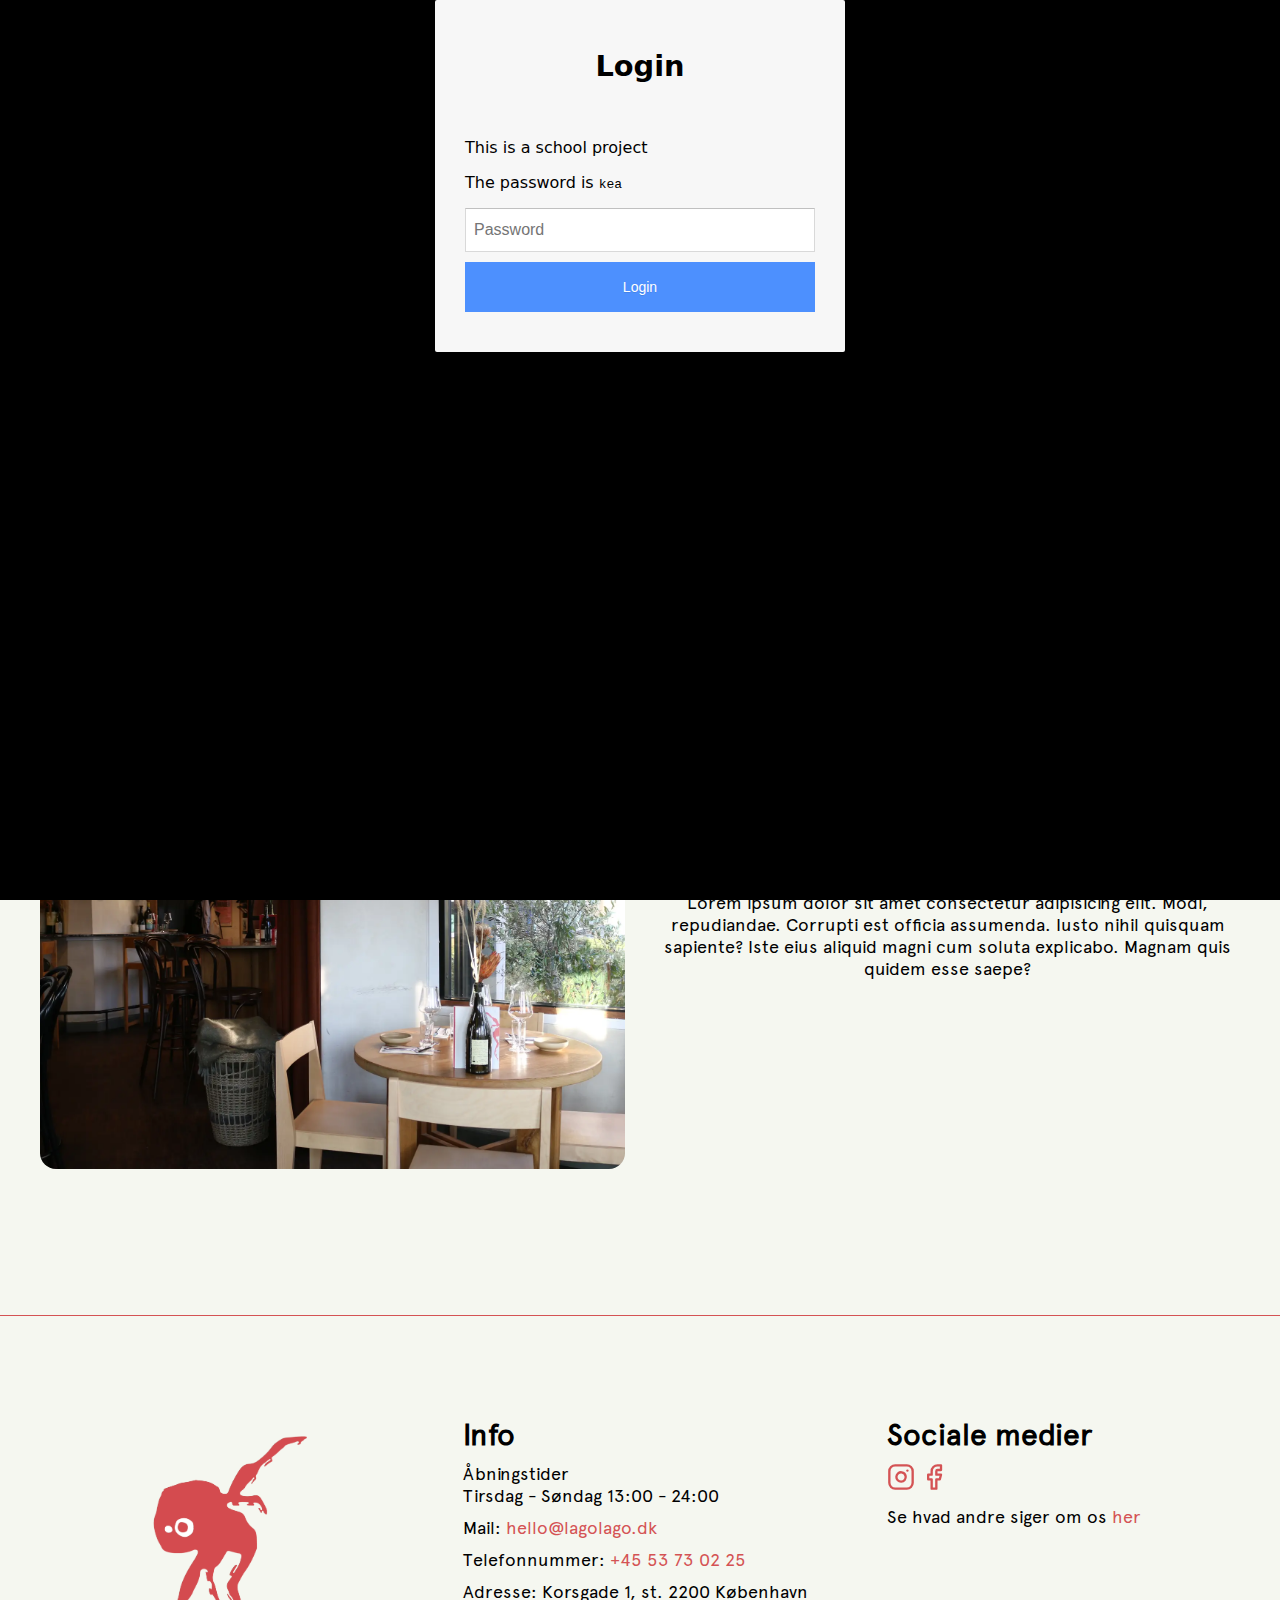
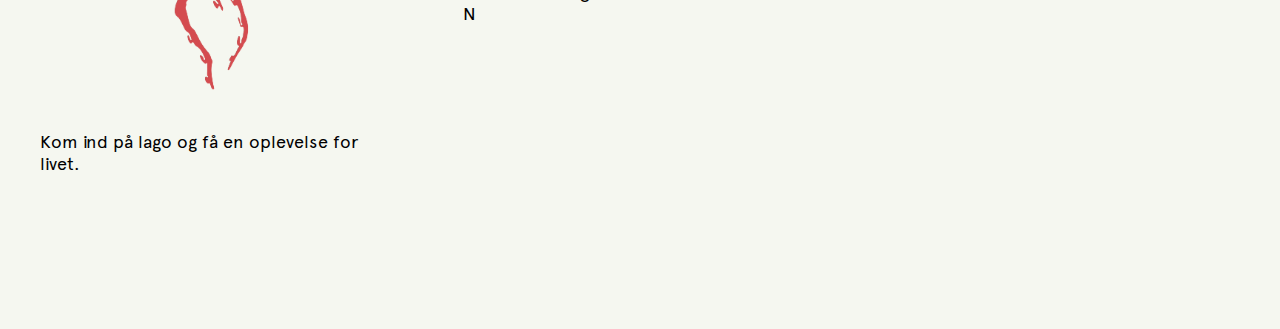
==== index.html @ 702cf26c "Co-authored-by: Rasmus-Olsen <Rasmus-Olsen@users.noreply.github.com>" ====
<!DOCTYPE html>
<html lang="en">

<head>
    <meta charset="UTF-8">
    <meta name="viewport" content="width=device-width, initial-scale=1.0">
    <title>Forside</title>
    <link rel="stylesheet" href="styles/style.css">
    <link rel="stylesheet" href="styles/layout.css">
    <link rel="icon" href="images/lago-favi.png" />
    <link rel="stylesheet" href="https://cdnjs.cloudflare.com/ajax/libs/font-awesome/4.7.0/css/font-awesome.min.css">
    <script src="/javascript/script.js" defer></script>
    <script src="/javascript/login.js" defer></script>
</head>

<body>
    <header id="active-menu header">
        <div class="inner-header">
            <div class="logo">
                <a href="index.html">
                    <img src="images/lagologo.png" alt="">
                </a>
            </div>
            <div id="toggle" class="toggle hidden-desktop"
                onclick="toggleMenu('menu-primary'); toggleMenu('toggle'); toggleMenu('header'); ">
                <span class="line"></span>
            </div>

            <nav id="menu-primary">
                <ul>
                    <li>
                        <a class="active" href="index.html">Forside</a>
                    </li>
                    <li>
                        <a href="menu.html">Menu</a>
                    </li>
                    <li>
                        <a href="selskaber.html">Selskaber</a>
                    </li>
                    <li>
                        <a href="faq.html">FAQ</a>
                    </li>
                    <li>
                        <a href="omos.html">Om os</a>
                    </li>
                    <li>
                        <a href="kontakt.html">Kontakt</a>
                    </li>
                    <li>
                        <a target="_blank" href="https://www.instagram.com/restaurant.lago/">
                            <svg xmlns="http://www.w3.org/2000/svg" width="28" height="28" viewBox="0 0 24 24"
                                fill="none" stroke="#d45354" stroke-width="2" stroke-linecap="round"
                                stroke-linejoin="round" class="feather feather-instagram">
                                <rect x="2" y="2" width="20" height="20" rx="5" ry="5"></rect>
                                <path d="M16 11.37A4 4 0 1 1 12.63 8 4 4 0 0 1 16 11.37z"></path>
                                <line x1="17.5" y1="6.5" x2="17.51" y2="6.5"></line>
                            </svg>
                        </a>
                    </li>
                </ul>
            </nav>
        </div>
        </div>
    </header>
    <main>
        <div class="text-image">
            <div class="content ta-center">
                <h2>Velkommen til Lago</h2>
                <p>Lorem ipsum dolor sit amet consectetur adipisicing elit. Modi, repudiandae. Corrupti est officia
                    assumenda. Iusto nihil quisquam sapiente? Iste eius aliquid magni cum soluta explicabo. Magnam quis
                    quidem esse saepe?</p>
                <p>Åbningstider <br> Tirsdag - Søndag 13:00 - 24:00</p>
                <div class="button-wrapper">
                    <a target="_blank" class="btn"
                        href="https://book.easytablebooking.com/book/?id=8ff8d&lang=auto">Book bord her</a>
                    <a class="btn" href="/menu.html">Se vores menu</a>
                </div>
            </div>
            <div class="image-wrapper">
                <img src="images/billede1.webp" alt="">
            </div>

        </div>
        <div class="text-image order">
            <div class="content ta-center">
                <h2>Overskrift her</h2>
                <p>Lorem ipsum dolor sit amet consectetur adipisicing elit. Modi, repudiandae. Corrupti est officia
                    assumenda. Iusto nihil quisquam sapiente? Iste eius aliquid magni cum soluta explicabo. Magnam quis
                    quidem esse saepe?</p>
            </div>
            <div class="image-wrapper">
                <img src="images/billede2.webp" alt="">
            </div>
        </div>
        <div class="instagram">
            <div class="insta-image image-1">
                <blockquote class="instagram-media"
                    data-instgrm-permalink="https://www.instagram.com/p/C0jXpIpMa86/?utm_source=ig_embed&amp;utm_campaign=loading"
                    data-instgrm-version="14"
                    style=" background:#FFF; border:0; border-radius:3px; box-shadow:0 0 1px 0 rgba(0,0,0,0.5),0 1px 10px 0 rgba(0,0,0,0.15); margin: 1px; max-width:540px; min-width:326px; padding:0; width:99.375%; width:-webkit-calc(100% - 2px); width:calc(100% - 2px);">

                </blockquote>

            </div>
            <div class="insta-image image-2">
                <blockquote class="instagram-media"
                    data-instgrm-permalink="https://www.instagram.com/reel/Cz_p-RuM9B0/?utm_source=ig_embed&amp;utm_campaign=loading"
                    data-instgrm-version="14"
                    style=" background:#FFF; border:0; border-radius:3px; box-shadow:0 0 1px 0 rgba(0,0,0,0.5),0 1px 10px 0 rgba(0,0,0,0.15); margin: 1px; max-width:540px; min-width:326px; padding:0; width:99.375%; width:-webkit-calc(100% - 2px); width:calc(100% - 2px);">

                </blockquote>
                <script async src="//www.instagram.com/embed.js"></script>

            </div>
            <div class="insta-image image-3">
                <blockquote class="instagram-media"
                    data-instgrm-permalink="https://www.instagram.com/p/Cz6PFuTMIbM/?utm_source=ig_embed&amp;utm_campaign=loading"
                    data-instgrm-version="14"
                    style=" background:#FFF; border:0; border-radius:3px; box-shadow:0 0 1px 0 rgba(0,0,0,0.5),0 1px 10px 0 rgba(0,0,0,0.15); margin: 1px; max-width:540px; min-width:326px; padding:0; width:99.375%; width:-webkit-calc(100% - 2px); width:calc(100% - 2px);">
                </blockquote>

            </div>
            <div class="insta-image image-4">
                <blockquote class="instagram-media"
                    data-instgrm-permalink="https://www.instagram.com/p/Cz03FsksN6J/?utm_source=ig_embed&amp;utm_campaign=loading"
                    data-instgrm-version="14"
                    style=" background:#FFF; border:0; border-radius:3px; box-shadow:0 0 1px 0 rgba(0,0,0,0.5),0 1px 10px 0 rgba(0,0,0,0.15); margin: 1px; max-width:540px; min-width:326px; padding:0; width:99.375%; width:-webkit-calc(100% - 2px); width:calc(100% - 2px);">
                </blockquote>

            </div>
            <div class="insta-image image-5">
                <blockquote class="instagram-media"
                    data-instgrm-permalink="https://www.instagram.com/p/CzWSPxes_9m/?utm_source=ig_embed&amp;utm_campaign=loading"
                    data-instgrm-version="14"
                    style=" background:#FFF; border:0; border-radius:3px; box-shadow:0 0 1px 0 rgba(0,0,0,0.5),0 1px 10px 0 rgba(0,0,0,0.15); margin: 1px; max-width:540px; min-width:326px; padding:0; width:99.375%; width:-webkit-calc(100% - 2px); width:calc(100% - 2px);">
                </blockquote>

            </div>
            <div class="insta-image image-6">
                <blockquote class="instagram-media"
                    data-instgrm-permalink="https://www.instagram.com/p/Cwnjvm7MCmj/?utm_source=ig_embed&amp;utm_campaign=loading"
                    data-instgrm-version="14"
                    style=" background:#FFF; border:0; border-radius:3px; box-shadow:0 0 1px 0 rgba(0,0,0,0.5),0 1px 10px 0 rgba(0,0,0,0.15); margin: 1px; max-width:540px; min-width:326px; padding:0; width:99.375%; width:-webkit-calc(100% - 2px); width:calc(100% - 2px);">
                </blockquote>
                <script async src="//www.instagram.com/embed.js"></script>
            </div>
        </div>

    </main>
    <footer>
        <div class="inner-footer">
            <div class="info logo2">
                <a href="index.html">
                    <img src="images/lago-favi.png" alt="">
                </a>
                <p>Kom ind på lago og få en oplevelse for livet.</p>
            </div>
            <div class="info">
                <h4>Info</h4>
                <p>Åbningstider <br> Tirsdag - Søndag 13:00 - 24:00</p>
                <p>Mail: <a href="mailto:hello@lagolago.dk">hello@lagolago.dk</a></p>
                <p>Telefonnummer: <a href="tel:+4553730225">+45 53 73 02 25</a></p>
                <p>Adresse: Korsgade 1, st. 2200 København N</p>
                <iframe
                    src="https://www.google.com/maps/embed?pb=!1m18!1m12!1m3!1d2249.26004903244!2d12.5569455768772!3d55.684466473058954!2m3!1f0!2f0!3f0!3m2!1i1024!2i768!4f13.1!3m3!1m2!1s0x46525307c7c93683%3A0x98b6f5e1d3bc0895!2sKorsgade%201%2C%202200%20K%C3%B8benhavn!5e0!3m2!1sda!2sdk!4v1702294312963!5m2!1sda!2sdk"
                    width="600" height="450" style="border:0;" allowfullscreen="" loading="lazy"
                    referrerpolicy="no-referrer-when-downgrade"></iframe>


            </div>
            <div class="info info-2">
                <h4>Sociale medier</h4>
                <a target=”_blank” href="https://www.instagram.com/restaurant.lago/">
                    <svg xmlns="http://www.w3.org/2000/svg" width="28" height="28" viewBox="0 0 24 24" fill="none"
                        stroke="#d45354" stroke-width="2" stroke-linecap="round" stroke-linejoin="round"
                        class="feather feather-instagram">
                        <rect x="2" y="2" width="20" height="20" rx="5" ry="5"></rect>
                        <path d="M16 11.37A4 4 0 1 1 12.63 8 4 4 0 0 1 16 11.37z"></path>
                        <line x1="17.5" y1="6.5" x2="17.51" y2="6.5"></line>
                    </svg>
                </a>
                <a target=”_blank” href="https://www.facebook.com/restaurantlago">
                    <svg xmlns="http://www.w3.org/2000/svg" width="28" height="28" viewBox="0 0 24 24" fill="none"
                        stroke="#d45354" stroke-width="2" stroke-linecap="round" stroke-linejoin="round"
                        class="feather feather-facebook">
                        <path d="M18 2h-3a5 5 0 0 0-5 5v3H7v4h3v8h4v-8h3l1-4h-4V7a1 1 0 0 1 1-1h3z"></path>
                    </svg>
                </a>
                <p>Se hvad andre siger om os <a target=”_blank”
                        href="https://dinnerbooking.com/dk/da-DK/r3131/lago">her</a></p>
            </div>
        </div>
    </footer>
</body>


</html>
---- styles/style.css ----
* {
  padding: 0;
  margin: 0;
}

img {
  height: auto;
  width: 100%;
  object-fit: contain;
}

html {
  --primary: #d45354;
  --font: "theFont", sans-serif;
  --transiton: all 0.2s ease-in-out;
  --background: #f5f7f0;
  --border-radius: 16px;
}

body {
  background-color: var(--background);
}

main {
  max-width: 1200px;
  margin: 0px auto;
  padding: 0 20px;
}

main.mainMenu {
  max-width: inherit;
}

@media (max-width: 800px) {
  main.mainMenu {
    height: 50vh;
  }
}

/*
* Header
*/
header {
  position: sticky;
  top: 0px;
  background-color: var(--background);
}
@media (max-width: 800px) {
  header {
    margin-bottom: 30px;
  }
}

.inner-header {
  margin-bottom: 30px;
  max-width: 1200px;
  margin: 0px auto;
  display: flex;
  flex-wrap: wrap;
  align-items: center;
  padding: 20px;
}

header img {
  height: 40px;
}

@media (max-width: 800px) {
  header img {
    height: 30px;
  }
}
nav {
  margin-left: auto;
  margin-right: 20px;
}

.logo {
  margin-right: auto;
}

ul {
  list-style: none;
  display: flex;
  margin: 0;
  padding: 0;
  gap: 18px;
  font-size: 20px;
}
li {
  margin: auto 0;
}
li a {
  text-decoration: none;
  color: #000;
}
li a:hover {
  color: var(--primary);
}
li a.active {
  color: var(--primary);
}

/* 
* Burgermenu 
*/
@media (max-width: 800px) {
  .logo {
    position: relative;
    z-index: 100;
  }
  #menu-primary {
    position: fixed;
    top: 0px;
    bottom: 0px;
    height: 48%;
    width: 101%;
    right: -110%;
    background-color: var(--background);
    transition: var(--transiton);
  }
  #menu-primary.active {
    right: -6%;
  }

  #menu-primary ul {
    flex-direction: column;
    margin-top: 100px;
    align-items: center;
  }
  .toggle {
    display: flex !important;
    border: 0px;
    background: transparent;
    align-items: center;
    z-index: 100;
  }

  .toggle .line {
    height: 2px;
    width: 30px;
    background: var(--primary);
    display: block;
    position: relative;
  }
  .toggle .line:after {
    content: "";
    height: 2px;
    width: 30px;
    background: var(--primary);
    display: block;
    position: absolute;
    top: -8px;

    transition: var(--transiton);
  }
  .toggle .line:before {
    content: "";
    height: 2px;
    width: 30px;
    background: var(--primary);
    display: block;
    position: absolute;
    bottom: -8px;

    transition: var(--transiton);
  }

  .toggle.active .line {
    background: transparent !important;
  }
  .toggle.active .line:after {
    top: 0px;
    transform: rotate(45deg);
  }
  .toggle.active .line:before {
    top: 0px;
    transform: rotate(-45deg);
  }
}

/*Text, fonts etc*/
@font-face {
  font-family: "theFont";
  src: url(/font/ApercuPro.woff2) format("woff2"),
    url(/font/ApercuPro.woff) format("woff");
}

h1 {
  font-family: var(--font);
  font-size: 48px;
}

@media (max-width: 800px) {
  h1 {
    font-size: 32px;
  }
}

h2 {
  font-family: var(--font);
  font-size: 40px;
}

@media (max-width: 800px) {
  h2 {
    font-size: 28px;
  }
}

h3 {
  font-family: var(--font);
  font-size: 34px;
}

@media (max-width: 800px) {
  h3 {
    font-size: 24px;
  }
}

h4 {
  font-family: var(--font);
  font-size: 30px;
}

@media (max-width: 800px) {
  h4 {
    font-size: 20px;
  }
}

p {
  font-family: var(--font);
  font-size: 18px;
}

.p-hero {
  font-size: 20px;
}

@media (max-width: 800px) {
  p {
    font-size: 16px;
  }
}

a {
  font-family: var(--font);
  font-size: 18px;
  color: var(--primary);
  text-decoration: none;
}

a:hover {
  opacity: 0.6;
}

@media (max-width: 800px) {
  a {
    font-size: 16px;
  }
}

.ta-center {
  text-align: center;
}

/*Button*/
.btn {
  display: block;
  width: 140px;
  background: var(--primary);
  padding: 10px 20px;
  text-align: center;
  border-radius: 5px;
  color: white;
  font-weight: 500;
  line-height: 25px;
  text-decoration: none;
  border: solid 2px var(--primary);
  opacity: 1 !important;
  cursor: pointer;
}

@media (max-width: 800px) {
  .btn {
    width: 100px;
  }
}

.btn:hover {
  border: solid 2px var(--primary);
  background-color: var(--background);
  color: var(--primary);
}

.button-wrapper {
  display: flex;
  justify-content: center;
}

.button-wrapper .btn {
  margin: 0px 10px;
}

/*Menu*/
.pdf {
  height: 90%;
  width: 80%;
  margin: 0 auto;
  margin-top: 2%;
}

#menuPopup {
  position: fixed;
  display: none;
  width: 100%;
  height: 100%;
  top: 0;
  left: 0;
  right: 0;
  bottom: 0;
  background-color: rgba(0, 0, 0, 0.8);
}

#winePopup {
  position: fixed;
  display: none;
  width: 100%;
  height: 100%;
  top: 0;
  left: 0;
  right: 0;
  bottom: 0;
  background-color: rgba(0, 0, 0, 0.8);
}

#barPopup {
  position: fixed;
  display: none;
  width: 100%;
  height: 100%;
  top: 0;
  left: 0;
  right: 0;
  bottom: 0;
  background-color: rgba(0, 0, 0, 0.8);
}

.close {
  font-family: var(--font), sans-serif;
  font-size: 20px;
  color: var(--background);
  padding: 5px;
}

.closeDiv {
  text-align: right;
  cursor: pointer;
}

.mainMenu {
  height: 100vh;
  background: linear-gradient(rgba(0, 0, 0, 0.5), rgba(0, 0, 0, 0.5)),
    url(../images/billede4.webp);
  background-size: cover;
  background-position: center;
}

.menuContainer {
  height: 100vh;
  width: 100%;
  display: flex;
  flex-direction: column;
  justify-content: center;
  gap: 5%;
}

@media (max-width: 800px) {
  .menuContainer {
    height: 50vh;
  }
}

.menuHeader {
  color: #d45354;
}

.btnContainer {
  justify-content: center;
  display: flex;
  gap: 30px;
}

@media (max-width: 800px) {
  .btnContainer {
    flex-direction: column;
    align-items: center;
  }
}

/*FAQ*/
.faqBox {
  transition: var(--transiton);
  border: 3px solid var(--primary);
  background-color: var(--primary);
  border-radius: var(--border-radius);
  width: 60%;
  margin: 0 auto;
  margin-top: 17px;
  cursor: pointer;
  color: var(--background);
}

.faqBox:hover {
  background-color: var(--background);
  color: var(--primary);
}

.activeFaq {
  background-color: var(--background);
}

.activeFaq h2 {
  color: var(--primary);
}

.activeFaq .plus {
  rotate: 45deg;
}

.faqText {
  margin-right: auto;
  margin-left: 20px;
}

.faqAnswer {
  color: black;
  padding: 20px;
}

.plus {
  transition: var(--transiton);
  margin-right: 20px;
}

.popud {
  transition: max-height 4s ease-in-out;
  transition: var(--transiton);
  max-height: 0;
  overflow: hidden;
}

.faqanimation {
  transition: max-height 4s ease-in-out;
  max-height: 1000px;
}

/*
*Footer
*/
footer.menu-footer,
.selskaber {
  margin-top: 0;
}

footer {
  margin-top: 50px;
  background-color: var(--background);
  border-top: 1px solid var(--primary);
}

.inner-footer {
  display: grid;
  grid-template-columns: repeat(3, 1fr);
  gap: 70px;
  padding: 100px 0;
  max-width: 1200px;
  margin: 0px auto;
}
@media (max-width: 800px) {
  .inner-footer {
    grid-template-columns: 1fr;
    padding-left: 20px;
    padding-right: 20px;
    gap: 30px;
    padding: 50px 20px;
  }
}

.info p {
  margin-top: 10px;
}

.info-2 h4 {
  margin-bottom: 10px;
}

footer iframe {
  width: 100%;
  height: 200px;
  border-radius: var(--border-radius);
}

footer .inner-footer .logo2 img {
  height: 300px;
}
@media (max-width: 800px) {
  footer .inner-footer .logo2 img {
    height: 200px;
  }
}

/*
* Selskaber
*/
.hero {
  background-image: linear-gradient(rgba(0, 0, 0, 0.5), rgba(0, 0, 0, 0.5)),
    url(/images/billede3.webp);
  color: white;
  padding: 200px;
  text-align: center;
  background-position: center;
}
@media (max-width: 800px) {
  .hero {
    padding: 50px;
  }
}

.hero-omos {
  background-image: linear-gradient(rgba(0, 0, 0, 0.5), rgba(0, 0, 0, 0.5)),
    url(/images/billede5.webp);
}

.hero-faq {
  background-image: linear-gradient(rgba(0, 0, 0, 0.5), rgba(0, 0, 0, 0.5)),
    url(/images/billede7.webp);
}

.hero-kontakt {
  background-image: linear-gradient(rgba(0, 0, 0, 0.5), rgba(0, 0, 0, 0.5)),
    url(/images/billede1.webp);
}
@media (max-width: 800px) {
  .hero-kontakt h1 {
    margin-bottom: 0 !important;
  }
}

.hero.hero-omos,
.hero-kontakt,
.hero-faq {
  margin-bottom: 40px;
}

.hero h1 {
  color: var(--primary);
  margin-bottom: 10px;
}

.hero h3 {
  margin-bottom: 20px;
}

@media (max-width: 800px) {
  .hero h1 {
    margin-bottom: 20px;
  }

  .hero h4 {
    margin-bottom: 10px;
  }

  footer.selskaber {
    margin-top: 0;
  }
}
---- styles/layout.css ----
/*
* Forside
*/

.text-image,
.faq,
.omos {
  display: grid;
  grid-template-columns: repeat(2, 1fr);
  gap: 30px;
  margin-bottom: 80px !important;
}

.content p {
  margin-bottom: 20px;
}

.image-wrapper img {
  border-radius: var(--border-radius);
  object-fit: cover;
  height: 500px;
}

@media (max-width: 800px) {
  .image-wrapper img {
    height: 100%;
  }
}

@media (max-width: 800px) {
  .text-image,
  .faq,
  .omos {
    grid-template-columns: 1fr;
    margin-bottom: 40px !important;
  }
}
.text-image.order .image-wrapper {
  order: -1;
}
@media (max-width: 800px) {
  .text-image.order .image-wrapper {
    order: 1;
  }
}

.text-image,
.content {
  margin: auto 0;
  /*text-align: center;*/
}

.instagram {
  display: grid;
  grid-template-columns: repeat(3, 1fr);
  gap: 10px;
}
@media (max-width: 800px) {
  .instagram {
    grid-template-columns: 1fr;
  }
}
/*Flex*/
.flex {
  display: flex;
}

/*
*
*/

.kontakt-form {
  display: grid;
  grid-template-columns: repeat(2, 1fr);
  gap: 30px;
  border: 2px solid var(--primary);
  min-height: 500px;
}

@media (max-width: 800px) {
  .kontakt-form {
    grid-template-columns: 1fr;
  }
}

.kontakt-form .kontakt-image {
  border-radius: 0;
  height: 500px;
}

.kontakt-form .kontakt-image img {
  height: 100%;
  width: 100%;
  object-fit: cover;
}

@media (max-width: 800px) {
  .kontakt-form .kontakt-image {
    border-radius: 0;
    height: 300px;
  }
}

.kontakt-form .content {
  text-align: center;
}
@media (max-width: 800px) {
  .kontakt-form .content {
    margin-bottom: 30px;
  }
}

.kontakt-form img {
  height: 40px;
  margin-bottom: 20px;
}

.kontakt-form .content p {
  margin-bottom: 20px;
}

.kontakt-form .content h4 {
  margin-top: 20px;
}
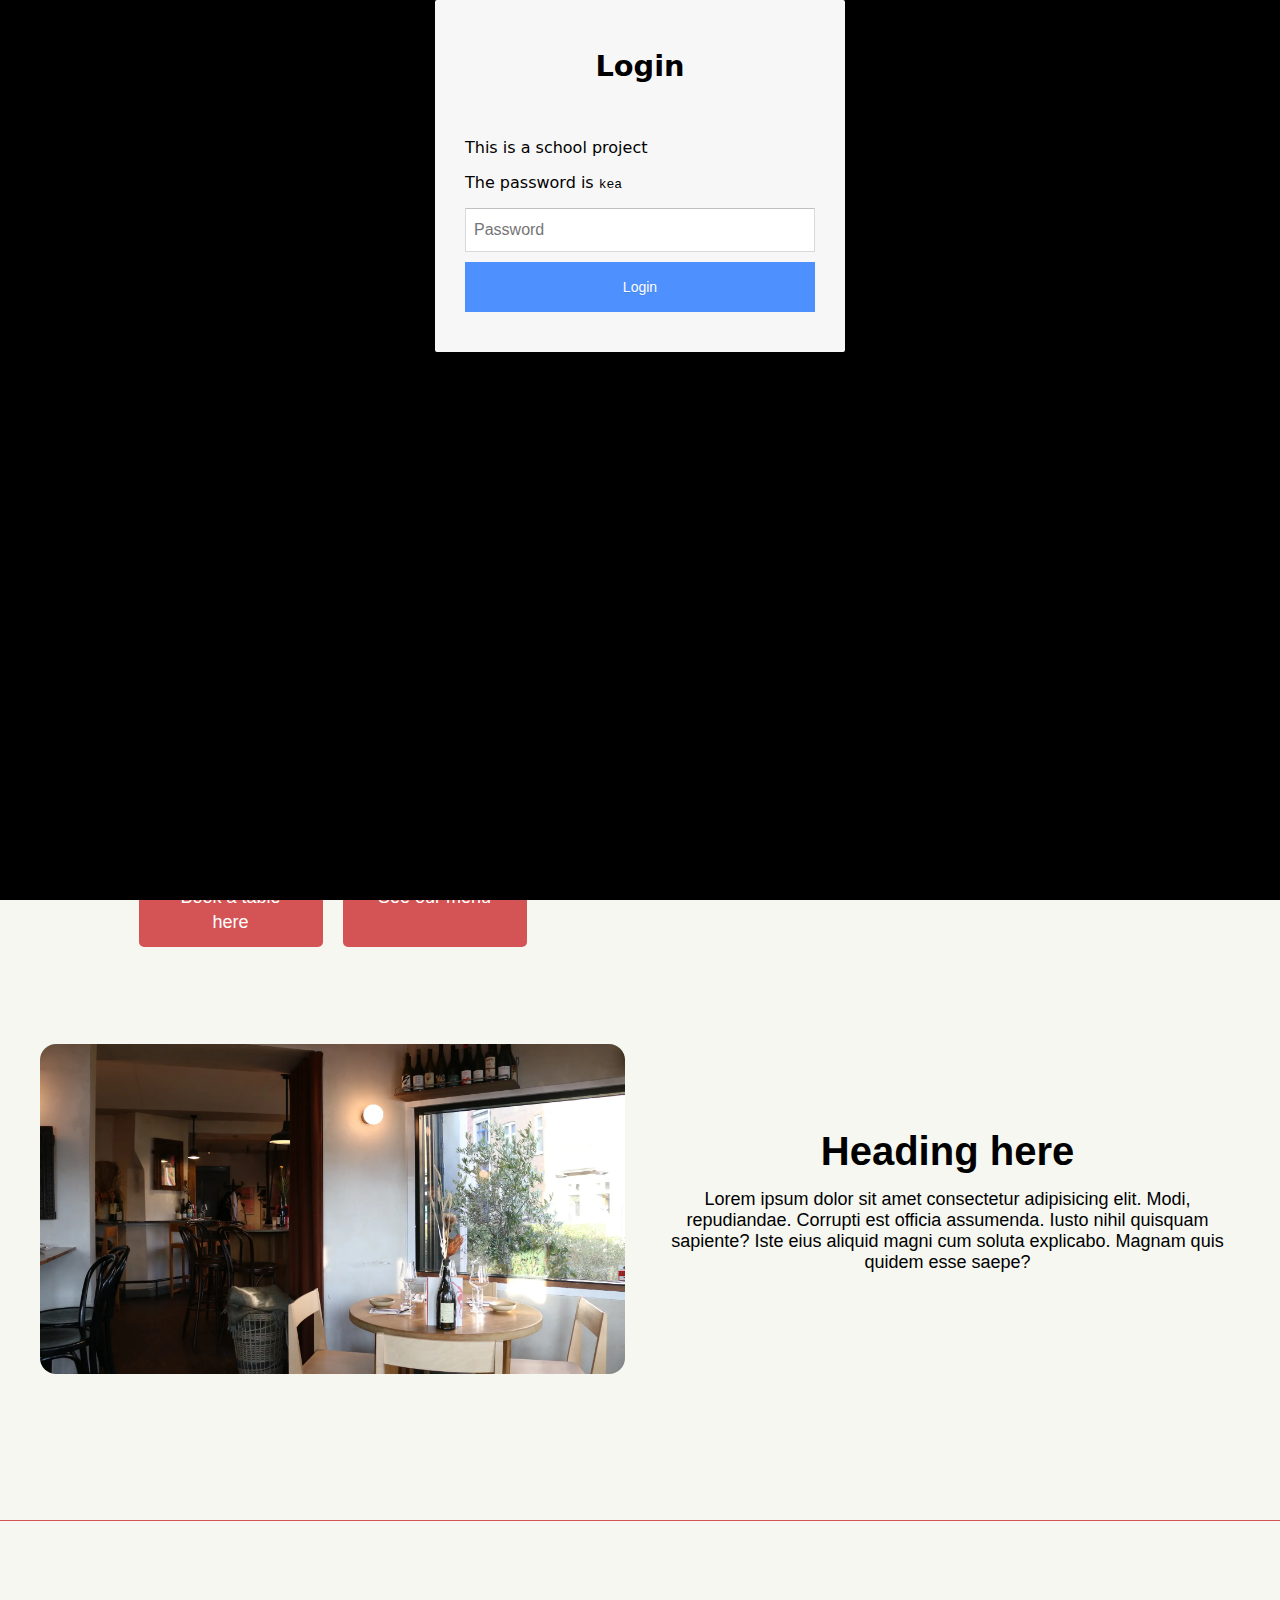
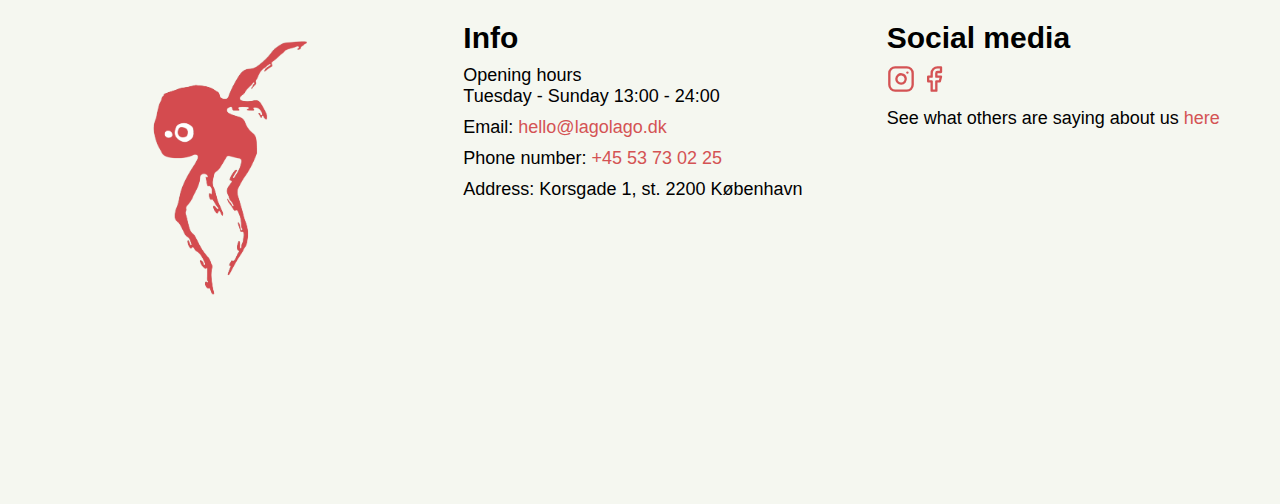
==== commit 25453b1f: "Add files via upload" ====
--- a/index.html
+++ b/index.html
@@ -4,13 +4,14 @@
 <head>
     <meta charset="UTF-8">
     <meta name="viewport" content="width=device-width, initial-scale=1.0">
-    <title>Forside</title>
+    <meta name="robots" content="noindex">
+    <title>Home</title>
     <link rel="stylesheet" href="styles/style.css">
     <link rel="stylesheet" href="styles/layout.css">
     <link rel="icon" href="images/lago-favi.png" />
     <link rel="stylesheet" href="https://cdnjs.cloudflare.com/ajax/libs/font-awesome/4.7.0/css/font-awesome.min.css">
-    <script src="/javascript/script.js" defer></script>
-    <script src="/javascript/login.js" defer></script>
+    <script src="javascript/script.js" defer></script>
+    <script src="javascript/login.js" defer></script>
 </head>
 
 <body>
@@ -29,22 +30,22 @@
             <nav id="menu-primary">
                 <ul>
                     <li>
-                        <a class="active" href="index.html">Forside</a>
+                        <a class="active" href="index.html">Home</a>
                     </li>
                     <li>
                         <a href="menu.html">Menu</a>
                     </li>
                     <li>
-                        <a href="selskaber.html">Selskaber</a>
+                        <a href="selskaber.html">Parties</a>
                     </li>
                     <li>
                         <a href="faq.html">FAQ</a>
                     </li>
                     <li>
-                        <a href="omos.html">Om os</a>
-                    </li>
-                    <li>
-                        <a href="kontakt.html">Kontakt</a>
+                        <a href="omos.html">About us</a>
+                    </li>
+                    <li>
+                        <a href="kontakt.html">Contact</a>
                     </li>
                     <li>
                         <a target="_blank" href="https://www.instagram.com/restaurant.lago/">
@@ -62,28 +63,32 @@
         </div>
         </div>
     </header>
-    <main>
+        <div class="hero hero-forside">
+            <h1>Welcome to Lago</h1>
+            <p class="p-hero"></p>
+        </div>
+        <main>
         <div class="text-image">
             <div class="content ta-center">
-                <h2>Velkommen til Lago</h2>
+                <h2>Lorem ipsum</h2>
                 <p>Lorem ipsum dolor sit amet consectetur adipisicing elit. Modi, repudiandae. Corrupti est officia
                     assumenda. Iusto nihil quisquam sapiente? Iste eius aliquid magni cum soluta explicabo. Magnam quis
                     quidem esse saepe?</p>
-                <p>Åbningstider <br> Tirsdag - Søndag 13:00 - 24:00</p>
+                    <p>Opening hours <br> Tuesday - Sunday 13:00 - 24:00</p>
                 <div class="button-wrapper">
                     <a target="_blank" class="btn"
-                        href="https://book.easytablebooking.com/book/?id=8ff8d&lang=auto">Book bord her</a>
-                    <a class="btn" href="/menu.html">Se vores menu</a>
+                        href="https://book.easytablebooking.com/book/?id=8ff8d&lang=auto">Book a table here</a>
+                    <a class="btn" href="menu.html">See our menu</a>
                 </div>
             </div>
             <div class="image-wrapper">
-                <img src="images/billede1.webp" alt="">
+                <iframe src="images/Lago_1.webm" frameborder="0"></iframe>
             </div>
 
         </div>
         <div class="text-image order">
             <div class="content ta-center">
-                <h2>Overskrift her</h2>
+                <h2>Heading here</h2>
                 <p>Lorem ipsum dolor sit amet consectetur adipisicing elit. Modi, repudiandae. Corrupti est officia
                     assumenda. Iusto nihil quisquam sapiente? Iste eius aliquid magni cum soluta explicabo. Magnam quis
                     quidem esse saepe?</p>
@@ -147,20 +152,19 @@
         </div>
 
     </main>
-    <footer>
+    <footer class="forside-footer">
         <div class="inner-footer">
             <div class="info logo2">
                 <a href="index.html">
                     <img src="images/lago-favi.png" alt="">
                 </a>
-                <p>Kom ind på lago og få en oplevelse for livet.</p>
             </div>
             <div class="info">
                 <h4>Info</h4>
-                <p>Åbningstider <br> Tirsdag - Søndag 13:00 - 24:00</p>
-                <p>Mail: <a href="mailto:hello@lagolago.dk">hello@lagolago.dk</a></p>
-                <p>Telefonnummer: <a href="tel:+4553730225">+45 53 73 02 25</a></p>
-                <p>Adresse: Korsgade 1, st. 2200 København N</p>
+                <p>Opening hours <br> Tuesday - Sunday 13:00 - 24:00</p>
+                <p>Email: <a href="mailto:hello@lagolago.dk">hello@lagolago.dk</a></p>
+                <p>Phone number: <a href="tel:+4553730225">+45 53 73 02 25</a></p>
+                <p>Address: Korsgade 1, st. 2200 København</p>
                 <iframe
                     src="https://www.google.com/maps/embed?pb=!1m18!1m12!1m3!1d2249.26004903244!2d12.5569455768772!3d55.684466473058954!2m3!1f0!2f0!3f0!3m2!1i1024!2i768!4f13.1!3m3!1m2!1s0x46525307c7c93683%3A0x98b6f5e1d3bc0895!2sKorsgade%201%2C%202200%20K%C3%B8benhavn!5e0!3m2!1sda!2sdk!4v1702294312963!5m2!1sda!2sdk"
                     width="600" height="450" style="border:0;" allowfullscreen="" loading="lazy"
@@ -169,7 +173,7 @@
 
             </div>
             <div class="info info-2">
-                <h4>Sociale medier</h4>
+                <h4>Social media</h4>
                 <a target=”_blank” href="https://www.instagram.com/restaurant.lago/">
                     <svg xmlns="http://www.w3.org/2000/svg" width="28" height="28" viewBox="0 0 24 24" fill="none"
                         stroke="#d45354" stroke-width="2" stroke-linecap="round" stroke-linejoin="round"
@@ -186,8 +190,7 @@
                         <path d="M18 2h-3a5 5 0 0 0-5 5v3H7v4h3v8h4v-8h3l1-4h-4V7a1 1 0 0 1 1-1h3z"></path>
                     </svg>
                 </a>
-                <p>Se hvad andre siger om os <a target=”_blank”
-                        href="https://dinnerbooking.com/dk/da-DK/r3131/lago">her</a></p>
+                <p>See what others are saying about us<a target="_blank" href="https://dinnerbooking.com/dk/da-DK/r3131/lago"> here</a></p>
             </div>
         </div>
     </footer>
--- a/styles/style.css
+++ b/styles/style.css
@@ -182,8 +182,8 @@
 /*Text, fonts etc*/
 @font-face {
   font-family: "theFont";
-  src: url(/font/ApercuPro.woff2) format("woff2"),
-    url(/font/ApercuPro.woff) format("woff");
+  src: url(font/ApercuPro.woff2) format("woff2"),
+    url(font/ApercuPro.woff) format("woff");
 }
 
 h1 {
@@ -374,8 +374,15 @@
   display: flex;
   flex-direction: column;
   justify-content: center;
-  gap: 5%;
-}
+  gap: 20px;
+}
+
+.menuContainer .p-hero {
+  font-size: 20px;
+  color: white;
+  text-align: center;
+}
+
 
 @media (max-width: 800px) {
   .menuContainer {
@@ -403,19 +410,16 @@
 /*FAQ*/
 .faqBox {
   transition: var(--transiton);
-  border: 3px solid var(--primary);
-  background-color: var(--primary);
-  border-radius: var(--border-radius);
-  width: 60%;
-  margin: 0 auto;
-  margin-top: 17px;
-  cursor: pointer;
-  color: var(--background);
+    border-bottom: 3px solid var(--primary);
+    width: 60%;
+    margin: 0 auto;
+    padding: 10px;
+    cursor: pointer;
+    color: var(--primary);
 }
 
 .faqBox:hover {
-  background-color: var(--background);
-  color: var(--primary);
+opacity: 0.6;
 }
 
 .activeFaq {
@@ -461,7 +465,7 @@
 *Footer
 */
 footer.menu-footer,
-.selskaber {
+.selskaber-footer {
   margin-top: 0;
 }
 
@@ -517,7 +521,7 @@
 */
 .hero {
   background-image: linear-gradient(rgba(0, 0, 0, 0.5), rgba(0, 0, 0, 0.5)),
-    url(/images/billede3.webp);
+    url(../images/billede3.webp);
   color: white;
   padding: 200px;
   text-align: center;
@@ -529,19 +533,26 @@
   }
 }
 
+.hero-forside {
+  margin-bottom: 80px;
+  background-image: linear-gradient(rgba(0, 0, 0, 0.5), rgba(0, 0, 0, 0.5)),
+  url(../images/billede1.webp);
+}
+
 .hero-omos {
   background-image: linear-gradient(rgba(0, 0, 0, 0.5), rgba(0, 0, 0, 0.5)),
-    url(/images/billede5.webp);
+    url(../images/billede12.webp);
+    background-position: 0% 80%;
 }
 
 .hero-faq {
   background-image: linear-gradient(rgba(0, 0, 0, 0.5), rgba(0, 0, 0, 0.5)),
-    url(/images/billede7.webp);
+    url(../images/billede7.webp);
 }
 
 .hero-kontakt {
   background-image: linear-gradient(rgba(0, 0, 0, 0.5), rgba(0, 0, 0, 0.5)),
-    url(/images/billede1.webp);
+    url(../images/billede1.webp);
 }
 @media (max-width: 800px) {
   .hero-kontakt h1 {
--- a/styles/layout.css
+++ b/styles/layout.css
@@ -18,7 +18,15 @@
 .image-wrapper img {
   border-radius: var(--border-radius);
   object-fit: cover;
-  height: 500px;
+  height: 330px;
+  
+}
+
+.image-wrapper iframe {
+  border-radius: var(--border-radius);
+  object-fit: contain;
+  height: 330px;
+  width: 100%;
 }
 
 @media (max-width: 800px) {
@@ -33,6 +41,7 @@
   .omos {
     grid-template-columns: 1fr;
     margin-bottom: 40px !important;
+    gap: 10px;
   }
 }
 .text-image.order .image-wrapper {
@@ -48,6 +57,10 @@
 .content {
   margin: auto 0;
   /*text-align: center;*/
+}
+
+.text-image, .content h2 {
+  margin-bottom: 15px;
 }
 
 .instagram {
@@ -103,6 +116,7 @@
 
 .kontakt-form .content {
   text-align: center;
+  margin: auto 0;
 }
 @media (max-width: 800px) {
   .kontakt-form .content {
@@ -121,4 +135,5 @@
 
 .kontakt-form .content h4 {
   margin-top: 20px;
+  margin-bottom: 10px;
 }
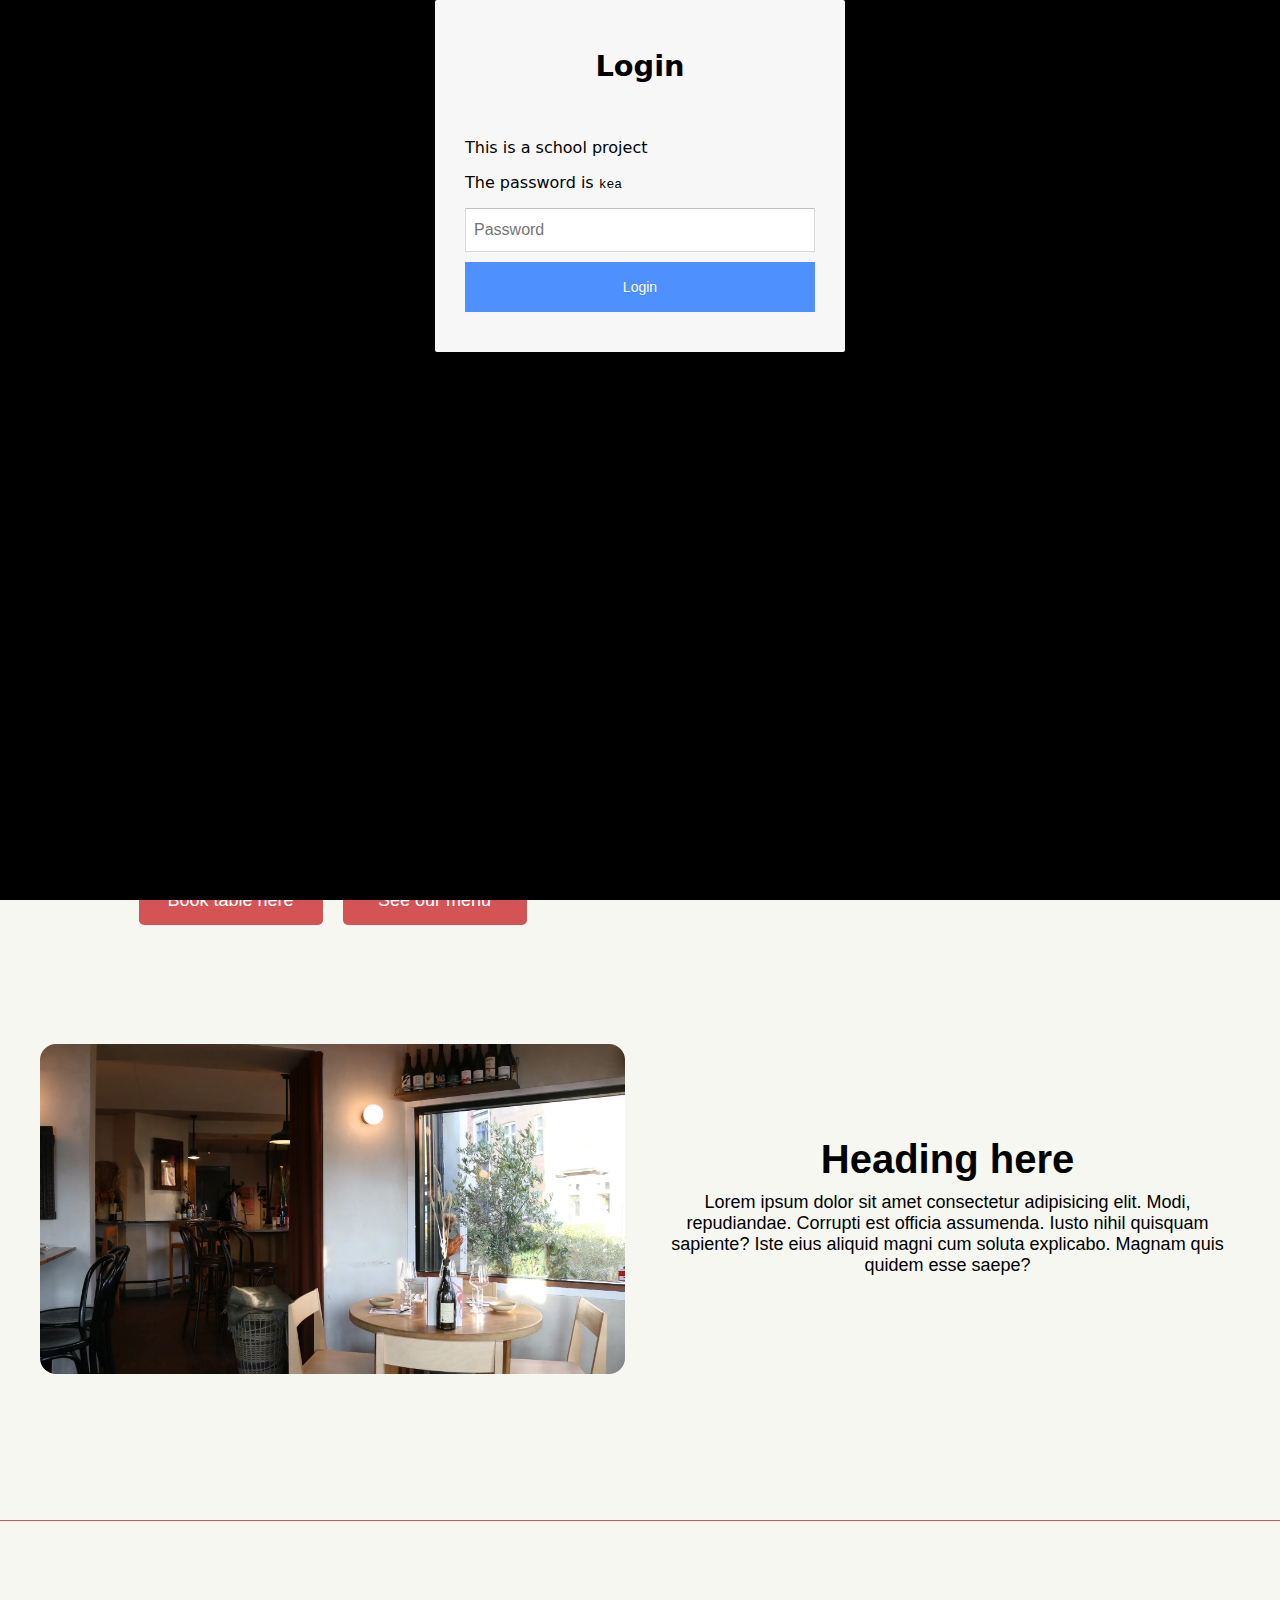
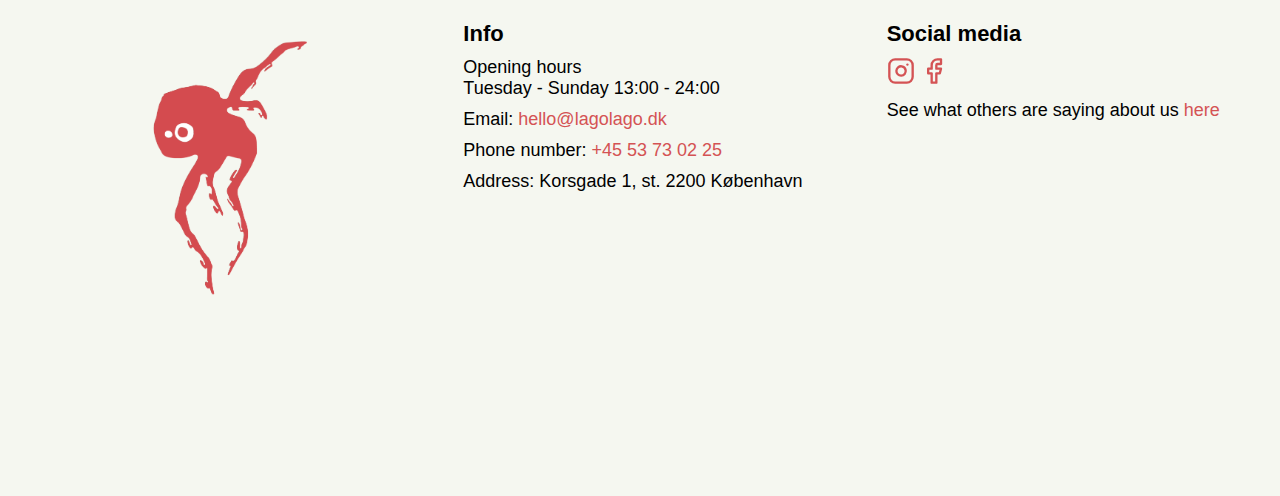
==== commit cf229a60: "work" ====
--- a/index.html
+++ b/index.html
@@ -74,15 +74,16 @@
                 <p>Lorem ipsum dolor sit amet consectetur adipisicing elit. Modi, repudiandae. Corrupti est officia
                     assumenda. Iusto nihil quisquam sapiente? Iste eius aliquid magni cum soluta explicabo. Magnam quis
                     quidem esse saepe?</p>
-                    <p>Opening hours <br> Tuesday - Sunday 13:00 - 24:00</p>
+                    <h4 class="hero-text-margin">Opening hours</h4>
+                    <p>Tuesday - Sunday 13:00 - 24:00</p>
                 <div class="button-wrapper">
                     <a target="_blank" class="btn"
-                        href="https://book.easytablebooking.com/book/?id=8ff8d&lang=auto">Book a table here</a>
+                        href="https://book.easytablebooking.com/book/?id=8ff8d&lang=auto">Book table here</a>
                     <a class="btn" href="menu.html">See our menu</a>
                 </div>
             </div>
             <div class="image-wrapper">
-                <iframe src="images/Lago_1.webm" frameborder="0"></iframe>
+                <iframe src="http://www.mikkelsmidt.dk/video/Lago_1.webm" frameborder="0"></iframe>
             </div>
 
         </div>
--- a/styles/style.css
+++ b/styles/style.css
@@ -15,6 +15,9 @@
   --transiton: all 0.2s ease-in-out;
   --background: #f5f7f0;
   --border-radius: 16px;
+  --margin-bottom: 30px;
+  --margin-bottom-hero: 80px;
+  --margin-bottom-text: 10px;
 }
 
 body {
@@ -47,12 +50,12 @@
 }
 @media (max-width: 800px) {
   header {
-    margin-bottom: 30px;
+    /* margin-bottom: var(--margin-bottom); */
   }
 }
 
 .inner-header {
-  margin-bottom: 30px;
+  margin-bottom: var(--margin-bottom);
   max-width: 1200px;
   margin: 0px auto;
   display: flex;
@@ -182,8 +185,7 @@
 /*Text, fonts etc*/
 @font-face {
   font-family: "theFont";
-  src: url(font/ApercuPro.woff2) format("woff2"),
-    url(font/ApercuPro.woff) format("woff");
+  src: url(font/ApercuPro.woff2) format("woff2"), url(font/ApercuPro.woff) format("woff");
 }
 
 h1 {
@@ -221,18 +223,21 @@
 
 h4 {
   font-family: var(--font);
-  font-size: 30px;
+  font-size: 22px;
 }
 
 @media (max-width: 800px) {
   h4 {
-    font-size: 20px;
+    font-size: 18px;
   }
 }
 
 p {
   font-family: var(--font);
   font-size: 18px;
+}
+p.hero-text-margin {
+  margin-bottom: 0;
 }
 
 .p-hero {
@@ -362,8 +367,7 @@
 
 .mainMenu {
   height: 100vh;
-  background: linear-gradient(rgba(0, 0, 0, 0.5), rgba(0, 0, 0, 0.5)),
-    url(../images/billede4.webp);
+  background: linear-gradient(rgba(0, 0, 0, 0.5), rgba(0, 0, 0, 0.5)), url(../images/billede4.webp);
   background-size: cover;
   background-position: center;
 }
@@ -383,7 +387,6 @@
   text-align: center;
 }
 
-
 @media (max-width: 800px) {
   .menuContainer {
     height: 50vh;
@@ -410,16 +413,22 @@
 /*FAQ*/
 .faqBox {
   transition: var(--transiton);
-    border-bottom: 3px solid var(--primary);
-    width: 60%;
-    margin: 0 auto;
-    padding: 10px;
-    cursor: pointer;
-    color: var(--primary);
+  border-bottom: 3px solid var(--primary);
+  width: 60%;
+  margin: 0 auto;
+  padding: 10px;
+  cursor: pointer;
+  color: var(--primary);
+}
+
+@media (max-width: 800px) {
+  .faqBox {
+    width: 90%;
+  }
 }
 
 .faqBox:hover {
-opacity: 0.6;
+  opacity: 0.6;
 }
 
 .activeFaq {
@@ -458,7 +467,7 @@
 
 .faqanimation {
   transition: max-height 4s ease-in-out;
-  max-height: 1000px;
+  max-height: 800px;
 }
 
 /*
@@ -498,7 +507,7 @@
 }
 
 .info-2 h4 {
-  margin-bottom: 10px;
+  margin-bottom: var(--margin-bottom-text);
 }
 
 footer iframe {
@@ -520,8 +529,7 @@
 * Selskaber
 */
 .hero {
-  background-image: linear-gradient(rgba(0, 0, 0, 0.5), rgba(0, 0, 0, 0.5)),
-    url(../images/billede3.webp);
+  background-image: linear-gradient(rgba(0, 0, 0, 0.5), rgba(0, 0, 0, 0.5)), url(../images/billede3.webp);
   color: white;
   padding: 200px;
   text-align: center;
@@ -530,32 +538,35 @@
 @media (max-width: 800px) {
   .hero {
     padding: 50px;
+    margin-bottom: 20px !important;
+    background-size: cover;
   }
 }
 
 .hero-forside {
-  margin-bottom: 80px;
-  background-image: linear-gradient(rgba(0, 0, 0, 0.5), rgba(0, 0, 0, 0.5)),
-  url(../images/billede1.webp);
+  margin-bottom: var(--margin-bottom-hero);
+  background-image: linear-gradient(rgba(0, 0, 0, 0.5), rgba(0, 0, 0, 0.5)), url(../images/billede1.webp);
 }
 
 .hero-omos {
-  background-image: linear-gradient(rgba(0, 0, 0, 0.5), rgba(0, 0, 0, 0.5)),
-    url(../images/billede12.webp);
-    background-position: 0% 80%;
+  background-image: linear-gradient(rgba(0, 0, 0, 0.5), rgba(0, 0, 0, 0.5)), url(../images/billede12.webp);
+  background-position: 0% 80%;
 }
 
 .hero-faq {
-  background-image: linear-gradient(rgba(0, 0, 0, 0.5), rgba(0, 0, 0, 0.5)),
-    url(../images/billede7.webp);
+  background-image: linear-gradient(rgba(0, 0, 0, 0.5), rgba(0, 0, 0, 0.5)), url(../images/billede7.webp);
 }
 
 .hero-kontakt {
-  background-image: linear-gradient(rgba(0, 0, 0, 0.5), rgba(0, 0, 0, 0.5)),
-    url(../images/billede1.webp);
+  background-image: linear-gradient(rgba(0, 0, 0, 0.5), rgba(0, 0, 0, 0.5)), url(../images/billede1.webp);
 }
 @media (max-width: 800px) {
   .hero-kontakt h1 {
+    margin-bottom: 0 !important;
+  }
+}
+@media (max-width: 800px) {
+  .hero-selskaber {
     margin-bottom: 0 !important;
   }
 }
@@ -563,25 +574,25 @@
 .hero.hero-omos,
 .hero-kontakt,
 .hero-faq {
-  margin-bottom: 40px;
+  margin-bottom: var(--margin-bottom);
 }
 
 .hero h1 {
   color: var(--primary);
-  margin-bottom: 10px;
+  margin-bottom: var(--margin-bottom-text);
 }
 
 .hero h3 {
-  margin-bottom: 20px;
+  margin-bottom: var(--margin-bottom-text);
 }
 
 @media (max-width: 800px) {
   .hero h1 {
-    margin-bottom: 20px;
+    margin-bottom: var(--margin-bottom-text);
   }
 
   .hero h4 {
-    margin-bottom: 10px;
+    margin-bottom: var(--margin-bottom-text);
   }
 
   footer.selskaber {
--- a/styles/layout.css
+++ b/styles/layout.css
@@ -8,18 +8,17 @@
   display: grid;
   grid-template-columns: repeat(2, 1fr);
   gap: 30px;
-  margin-bottom: 80px !important;
+  margin-bottom: var(--margin-bottom-hero);
 }
 
 .content p {
-  margin-bottom: 20px;
+  margin-bottom: var(--margin-bottom-text);
 }
 
 .image-wrapper img {
   border-radius: var(--border-radius);
   object-fit: cover;
   height: 330px;
-  
 }
 
 .image-wrapper iframe {
@@ -40,7 +39,7 @@
   .faq,
   .omos {
     grid-template-columns: 1fr;
-    margin-bottom: 40px !important;
+    margin-bottom: var(--margin-bottom);
     gap: 10px;
   }
 }
@@ -53,14 +52,13 @@
   }
 }
 
-.text-image,
-.content {
+.text-image .content {
   margin: auto 0;
   /*text-align: center;*/
 }
 
-.text-image, .content h2 {
-  margin-bottom: 15px;
+.text-image .content h2 {
+  margin-bottom: var(--margin-bottom-text);
 }
 
 .instagram {
@@ -120,20 +118,20 @@
 }
 @media (max-width: 800px) {
   .kontakt-form .content {
-    margin-bottom: 30px;
+    margin-bottom: var(--margin-bottom);
   }
 }
 
 .kontakt-form img {
   height: 40px;
-  margin-bottom: 20px;
+  margin-bottom: var(--margin-bottom-text);
 }
 
 .kontakt-form .content p {
-  margin-bottom: 20px;
+  margin-bottom: var(--margin-bottom-text);
 }
 
 .kontakt-form .content h4 {
   margin-top: 20px;
-  margin-bottom: 10px;
+  margin-bottom: var(--margin-bottom-text);
 }
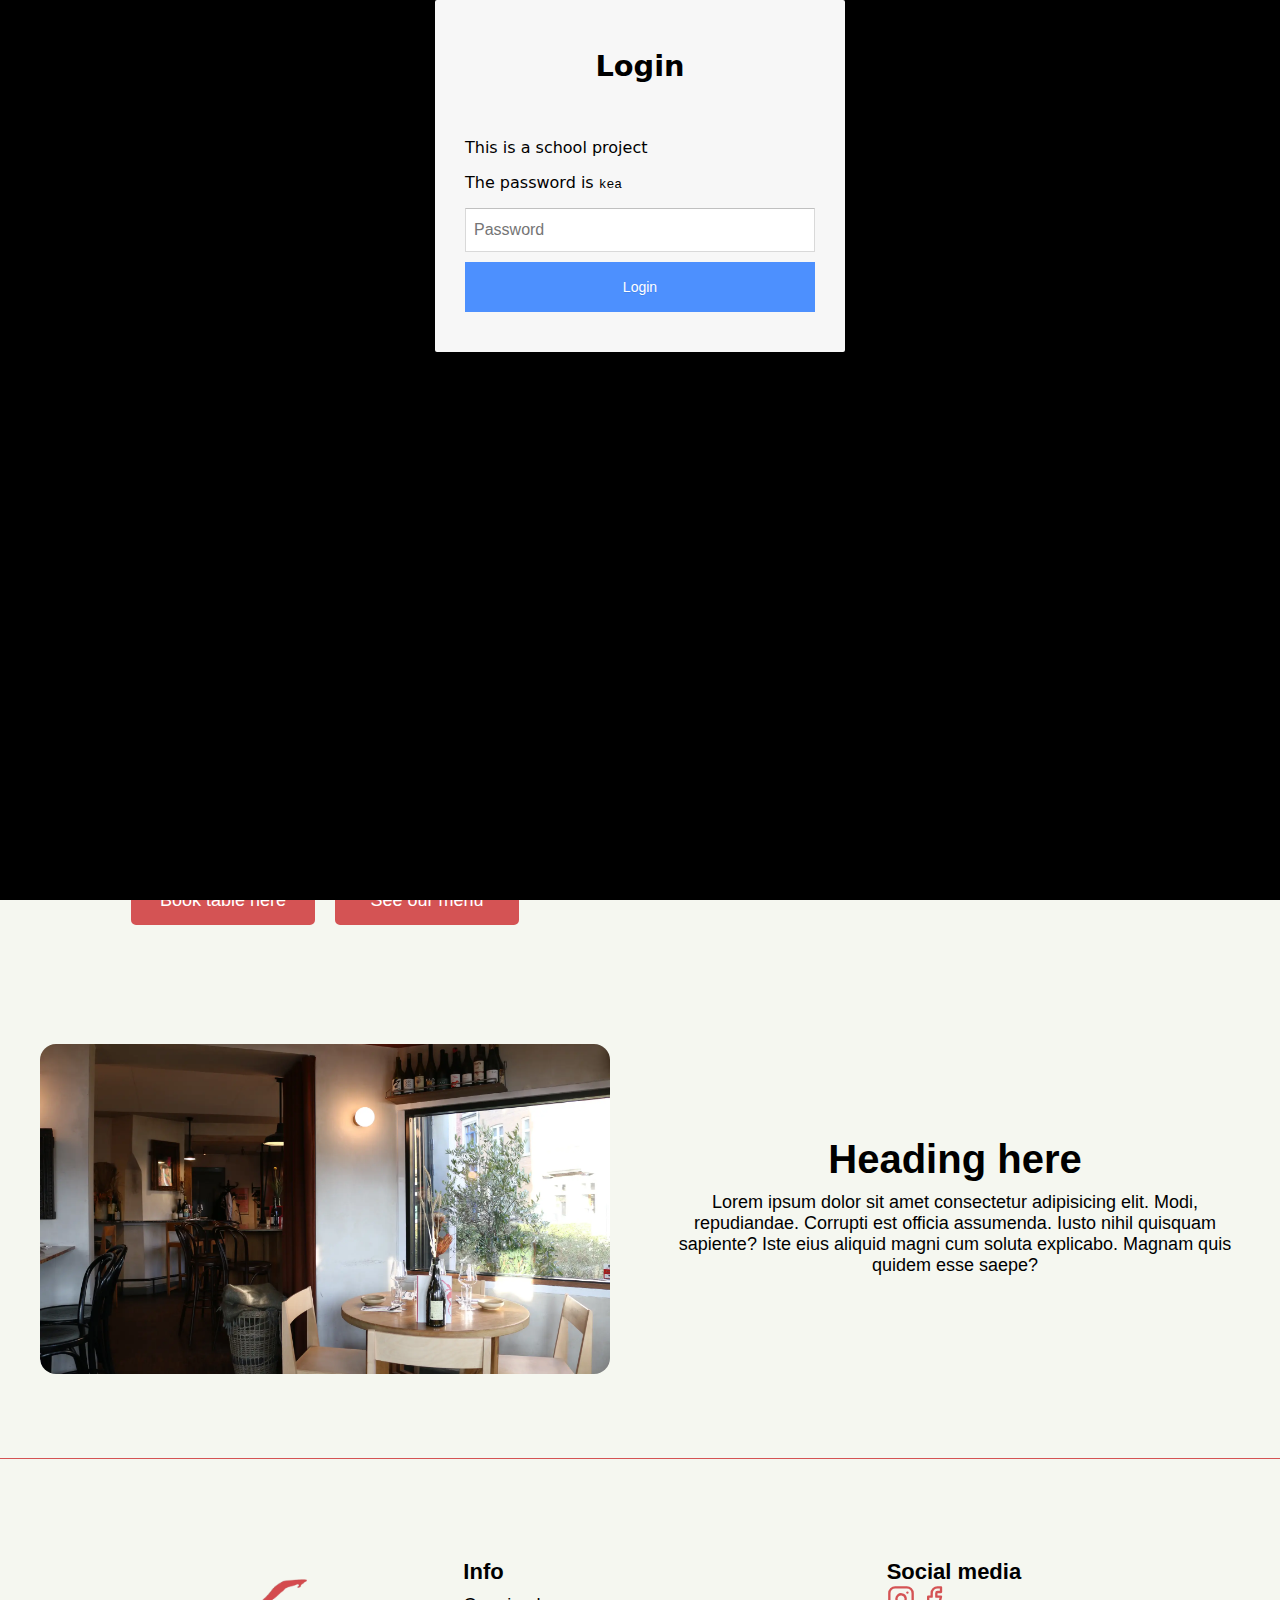
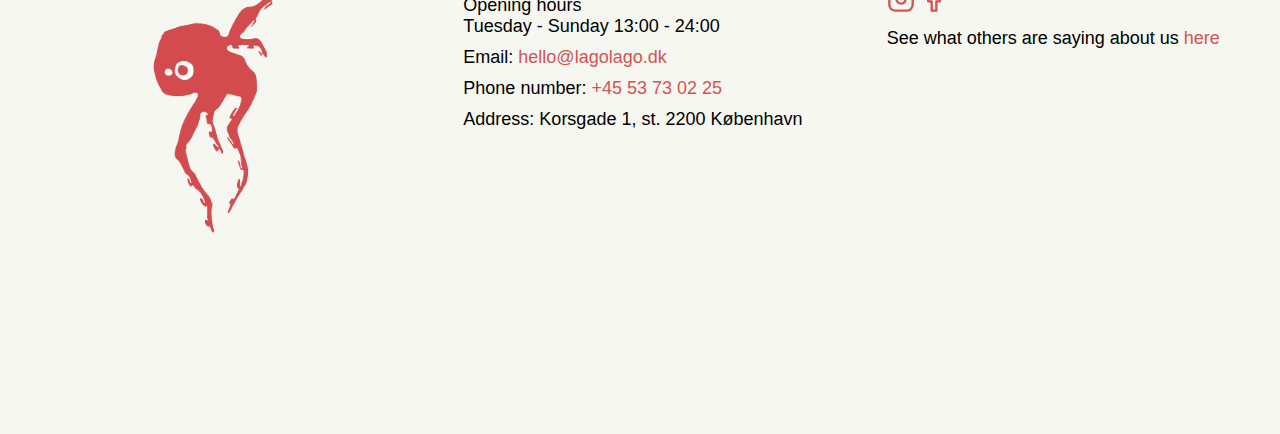
==== commit 1fcac2c0: "lighthouse test rettelser" ====
--- a/index.html
+++ b/index.html
@@ -5,11 +5,11 @@
     <meta charset="UTF-8">
     <meta name="viewport" content="width=device-width, initial-scale=1.0">
     <meta name="robots" content="noindex">
+    <meta name="Home" content="A restaurant's front page is a visual appetizer, merging aesthetics and menu highlights to entice diners. With bold fonts and captivating images, it's a preview of the culinary journey—a snapshot that sparks curiosity and sets the tone for the dining experience.">
     <title>Home</title>
     <link rel="stylesheet" href="styles/style.css">
     <link rel="stylesheet" href="styles/layout.css">
     <link rel="icon" href="images/lago-favi.png" />
-    <link rel="stylesheet" href="https://cdnjs.cloudflare.com/ajax/libs/font-awesome/4.7.0/css/font-awesome.min.css">
     <script src="javascript/script.js" defer></script>
     <script src="javascript/login.js" defer></script>
 </head>
@@ -19,7 +19,7 @@
         <div class="inner-header">
             <div class="logo">
                 <a href="index.html">
-                    <img src="images/lagologo.png" alt="">
+                    <img src="images/lagologo.webp" alt="Lago logo">
                 </a>
             </div>
             <div id="toggle" class="toggle hidden-desktop"
@@ -48,7 +48,7 @@
                         <a href="kontakt.html">Contact</a>
                     </li>
                     <li>
-                        <a target="_blank" href="https://www.instagram.com/restaurant.lago/">
+                        <a aria-label="Instagram" target="_blank" href="https://www.instagram.com/restaurant.lago/">
                             <svg xmlns="http://www.w3.org/2000/svg" width="28" height="28" viewBox="0 0 24 24"
                                 fill="none" stroke="#d45354" stroke-width="2" stroke-linecap="round"
                                 stroke-linejoin="round" class="feather feather-instagram">
@@ -74,7 +74,7 @@
                 <p>Lorem ipsum dolor sit amet consectetur adipisicing elit. Modi, repudiandae. Corrupti est officia
                     assumenda. Iusto nihil quisquam sapiente? Iste eius aliquid magni cum soluta explicabo. Magnam quis
                     quidem esse saepe?</p>
-                    <h4 class="hero-text-margin">Opening hours</h4>
+                    <h3>Opening hours</h3>
                     <p>Tuesday - Sunday 13:00 - 24:00</p>
                 <div class="button-wrapper">
                     <a target="_blank" class="btn"
@@ -83,7 +83,7 @@
                 </div>
             </div>
             <div class="image-wrapper">
-                <iframe src="http://www.mikkelsmidt.dk/video/Lago_1.webm" frameborder="0"></iframe>
+                <iframe title="Interview af Bartosz" src="https://roweb.dk/kea/05_indhold/video/Lago_1.webm" frameborder="0"></iframe>
             </div>
 
         </div>
@@ -98,7 +98,7 @@
                 <img src="images/billede2.webp" alt="">
             </div>
         </div>
-        <div class="instagram">
+        <!-- <div class="instagram">
             <div class="insta-image image-1">
                 <blockquote class="instagram-media"
                     data-instgrm-permalink="https://www.instagram.com/p/C0jXpIpMa86/?utm_source=ig_embed&amp;utm_campaign=loading"
@@ -113,7 +113,6 @@
                     data-instgrm-permalink="https://www.instagram.com/reel/Cz_p-RuM9B0/?utm_source=ig_embed&amp;utm_campaign=loading"
                     data-instgrm-version="14"
                     style=" background:#FFF; border:0; border-radius:3px; box-shadow:0 0 1px 0 rgba(0,0,0,0.5),0 1px 10px 0 rgba(0,0,0,0.15); margin: 1px; max-width:540px; min-width:326px; padding:0; width:99.375%; width:-webkit-calc(100% - 2px); width:calc(100% - 2px);">
-
                 </blockquote>
                 <script async src="//www.instagram.com/embed.js"></script>
 
@@ -150,23 +149,24 @@
                 </blockquote>
                 <script async src="//www.instagram.com/embed.js"></script>
             </div>
-        </div>
+        </div> -->
 
     </main>
     <footer class="forside-footer">
         <div class="inner-footer">
             <div class="info logo2">
                 <a href="index.html">
-                    <img src="images/lago-favi.png" alt="">
+                    <img src="images/lago-favi.webp" alt="Lago sekundær logo">
                 </a>
             </div>
             <div class="info">
-                <h4>Info</h4>
+                <h3>Info</h3>
                 <p>Opening hours <br> Tuesday - Sunday 13:00 - 24:00</p>
                 <p>Email: <a href="mailto:hello@lagolago.dk">hello@lagolago.dk</a></p>
                 <p>Phone number: <a href="tel:+4553730225">+45 53 73 02 25</a></p>
                 <p>Address: Korsgade 1, st. 2200 København</p>
                 <iframe
+                    title="Lago placering"
                     src="https://www.google.com/maps/embed?pb=!1m18!1m12!1m3!1d2249.26004903244!2d12.5569455768772!3d55.684466473058954!2m3!1f0!2f0!3f0!3m2!1i1024!2i768!4f13.1!3m3!1m2!1s0x46525307c7c93683%3A0x98b6f5e1d3bc0895!2sKorsgade%201%2C%202200%20K%C3%B8benhavn!5e0!3m2!1sda!2sdk!4v1702294312963!5m2!1sda!2sdk"
                     width="600" height="450" style="border:0;" allowfullscreen="" loading="lazy"
                     referrerpolicy="no-referrer-when-downgrade"></iframe>
@@ -174,8 +174,8 @@
 
             </div>
             <div class="info info-2">
-                <h4>Social media</h4>
-                <a target=”_blank” href="https://www.instagram.com/restaurant.lago/">
+                <h3>Social media</h3>
+                <a aria-label="Instagram" target=”_blank” href="https://www.instagram.com/restaurant.lago/">
                     <svg xmlns="http://www.w3.org/2000/svg" width="28" height="28" viewBox="0 0 24 24" fill="none"
                         stroke="#d45354" stroke-width="2" stroke-linecap="round" stroke-linejoin="round"
                         class="feather feather-instagram">
@@ -184,7 +184,7 @@
                         <line x1="17.5" y1="6.5" x2="17.51" y2="6.5"></line>
                     </svg>
                 </a>
-                <a target=”_blank” href="https://www.facebook.com/restaurantlago">
+                <a aria-label="Facebook" target=”_blank” href="https://www.facebook.com/restaurantlago">
                     <svg xmlns="http://www.w3.org/2000/svg" width="28" height="28" viewBox="0 0 24 24" fill="none"
                         stroke="#d45354" stroke-width="2" stroke-linecap="round" stroke-linejoin="round"
                         class="feather feather-facebook">
--- a/styles/style.css
+++ b/styles/style.css
@@ -48,11 +48,6 @@
   top: 0px;
   background-color: var(--background);
 }
-@media (max-width: 800px) {
-  header {
-    /* margin-bottom: var(--margin-bottom); */
-  }
-}
 
 .inner-header {
   margin-bottom: var(--margin-bottom);
@@ -212,12 +207,12 @@
 
 h3 {
   font-family: var(--font);
-  font-size: 34px;
+  font-size: 22px;
 }
 
 @media (max-width: 800px) {
   h3 {
-    font-size: 24px;
+    font-size: 18px;
   }
 }
 
@@ -356,13 +351,13 @@
 .close {
   font-family: var(--font), sans-serif;
   font-size: 20px;
-  color: var(--background);
-  padding: 5px;
+  color: var(--primary);
 }
 
 .closeDiv {
   text-align: right;
   cursor: pointer;
+  margin: 20px;
 }
 
 .mainMenu {
@@ -538,7 +533,7 @@
 @media (max-width: 800px) {
   .hero {
     padding: 50px;
-    margin-bottom: 20px !important;
+    margin-bottom: 40px !important;
     background-size: cover;
   }
 }
--- a/styles/layout.css
+++ b/styles/layout.css
@@ -7,7 +7,7 @@
 .omos {
   display: grid;
   grid-template-columns: repeat(2, 1fr);
-  gap: 30px;
+  gap: 60px;
   margin-bottom: var(--margin-bottom-hero);
 }
 
@@ -32,6 +32,9 @@
   .image-wrapper img {
     height: 100%;
   }
+  .image-wrapper iframe {
+    height: 200px;
+  }
 }
 
 @media (max-width: 800px) {
@@ -55,6 +58,12 @@
 .text-image .content {
   margin: auto 0;
   /*text-align: center;*/
+}
+
+@media (max-width: 800px) {
+  .text-image .content {
+    margin-bottom: 10px;
+  }
 }
 
 .text-image .content h2 {
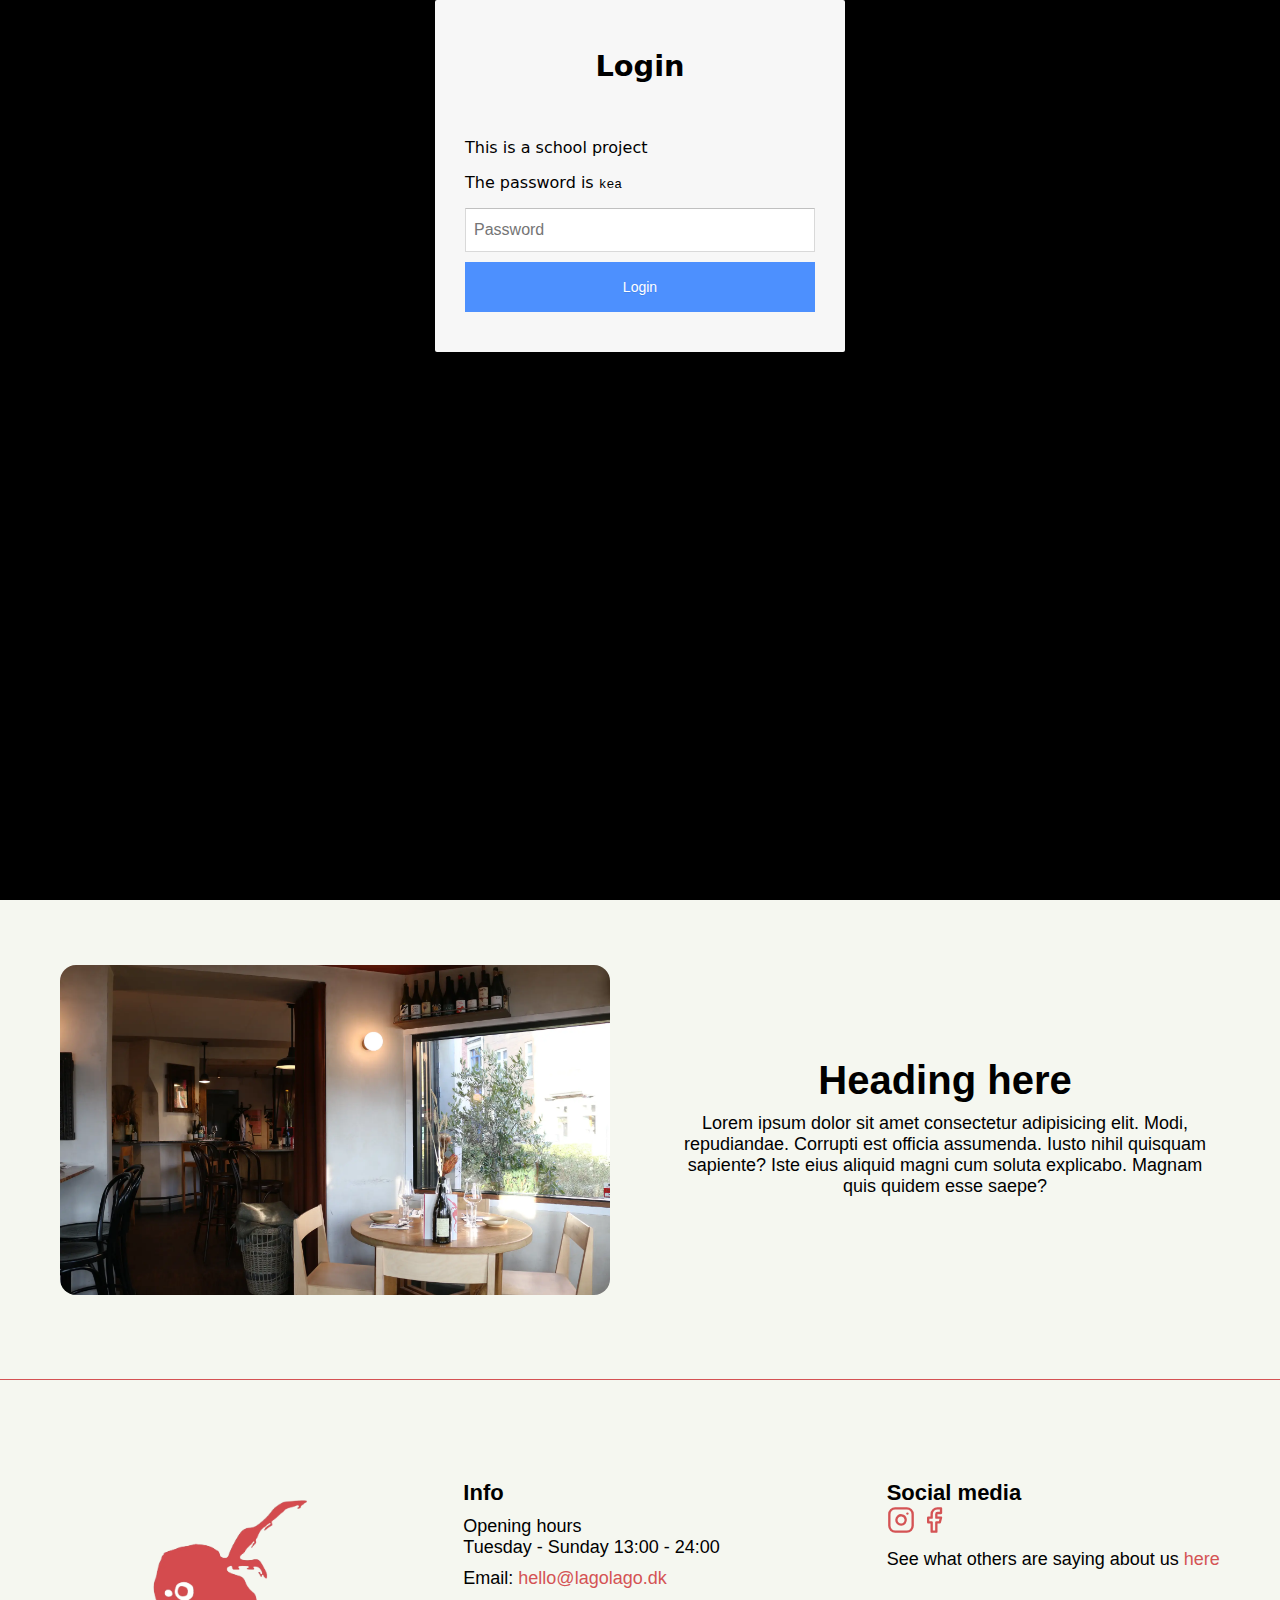
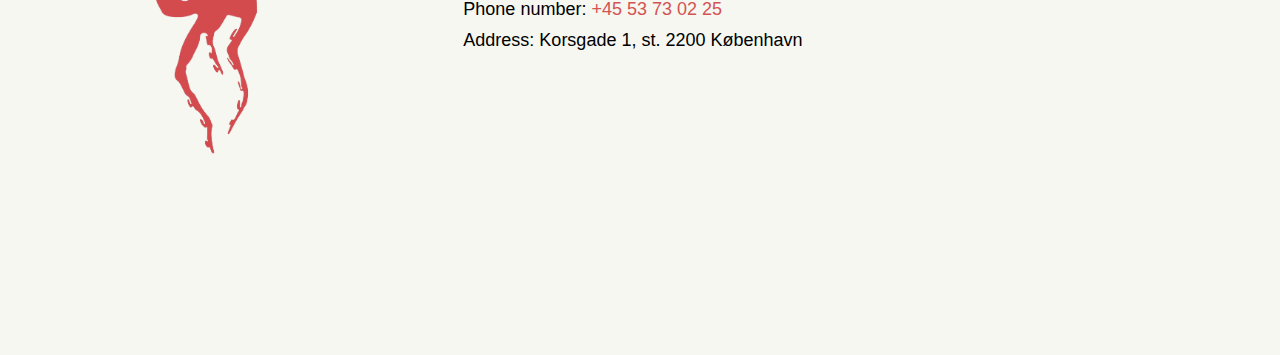
==== commit 1266c3e3: "menu fikset" ====
--- a/index.html
+++ b/index.html
@@ -83,7 +83,8 @@
                 </div>
             </div>
             <div class="image-wrapper">
-                <iframe title="Interview af Bartosz" src="https://roweb.dk/kea/05_indhold/video/Lago_1.webm" frameborder="0"></iframe>
+                <video controls src="https://roweb.dk/kea/05_indhold/video/Lago_1.webm"></video>
+                <!-- <iframe title="Interview af Bartosz" src="https://roweb.dk/kea/05_indhold/video/Lago_1.webm" frameborder="0"></iframe> -->
             </div>
 
         </div>
--- a/styles/style.css
+++ b/styles/style.css
@@ -28,6 +28,7 @@
   max-width: 1200px;
   margin: 0px auto;
   padding: 0 20px;
+  box-sizing: border-box;
 }
 
 main.mainMenu {
@@ -47,6 +48,7 @@
   position: sticky;
   top: 0px;
   background-color: var(--background);
+  z-index: 100;
 }
 
 .inner-header {
@@ -64,6 +66,12 @@
 }
 
 @media (max-width: 800px) {
+  header {
+    padding: 0 20px;
+  }
+}
+
+@media (max-width: 800px) {
   header img {
     height: 30px;
   }
@@ -106,16 +114,18 @@
   .logo {
     position: relative;
     z-index: 100;
+    width: 100px;
   }
   #menu-primary {
     position: fixed;
     top: 0px;
     bottom: 0px;
-    height: 48%;
+    height: 55vh;
     width: 101%;
     right: -110%;
     background-color: var(--background);
     transition: var(--transiton);
+    margin-left: auto;
   }
   #menu-primary.active {
     right: -6%;
@@ -132,6 +142,7 @@
     background: transparent;
     align-items: center;
     z-index: 100;
+    order: 1;
   }
 
   .toggle .line {
--- a/styles/layout.css
+++ b/styles/layout.css
@@ -25,6 +25,12 @@
   border-radius: var(--border-radius);
   object-fit: contain;
   height: 330px;
+  width: 100%;
+}
+
+.image-wrapper video {
+  border-radius: var(--border-radius);
+  object-fit: contain;
   width: 100%;
 }
 
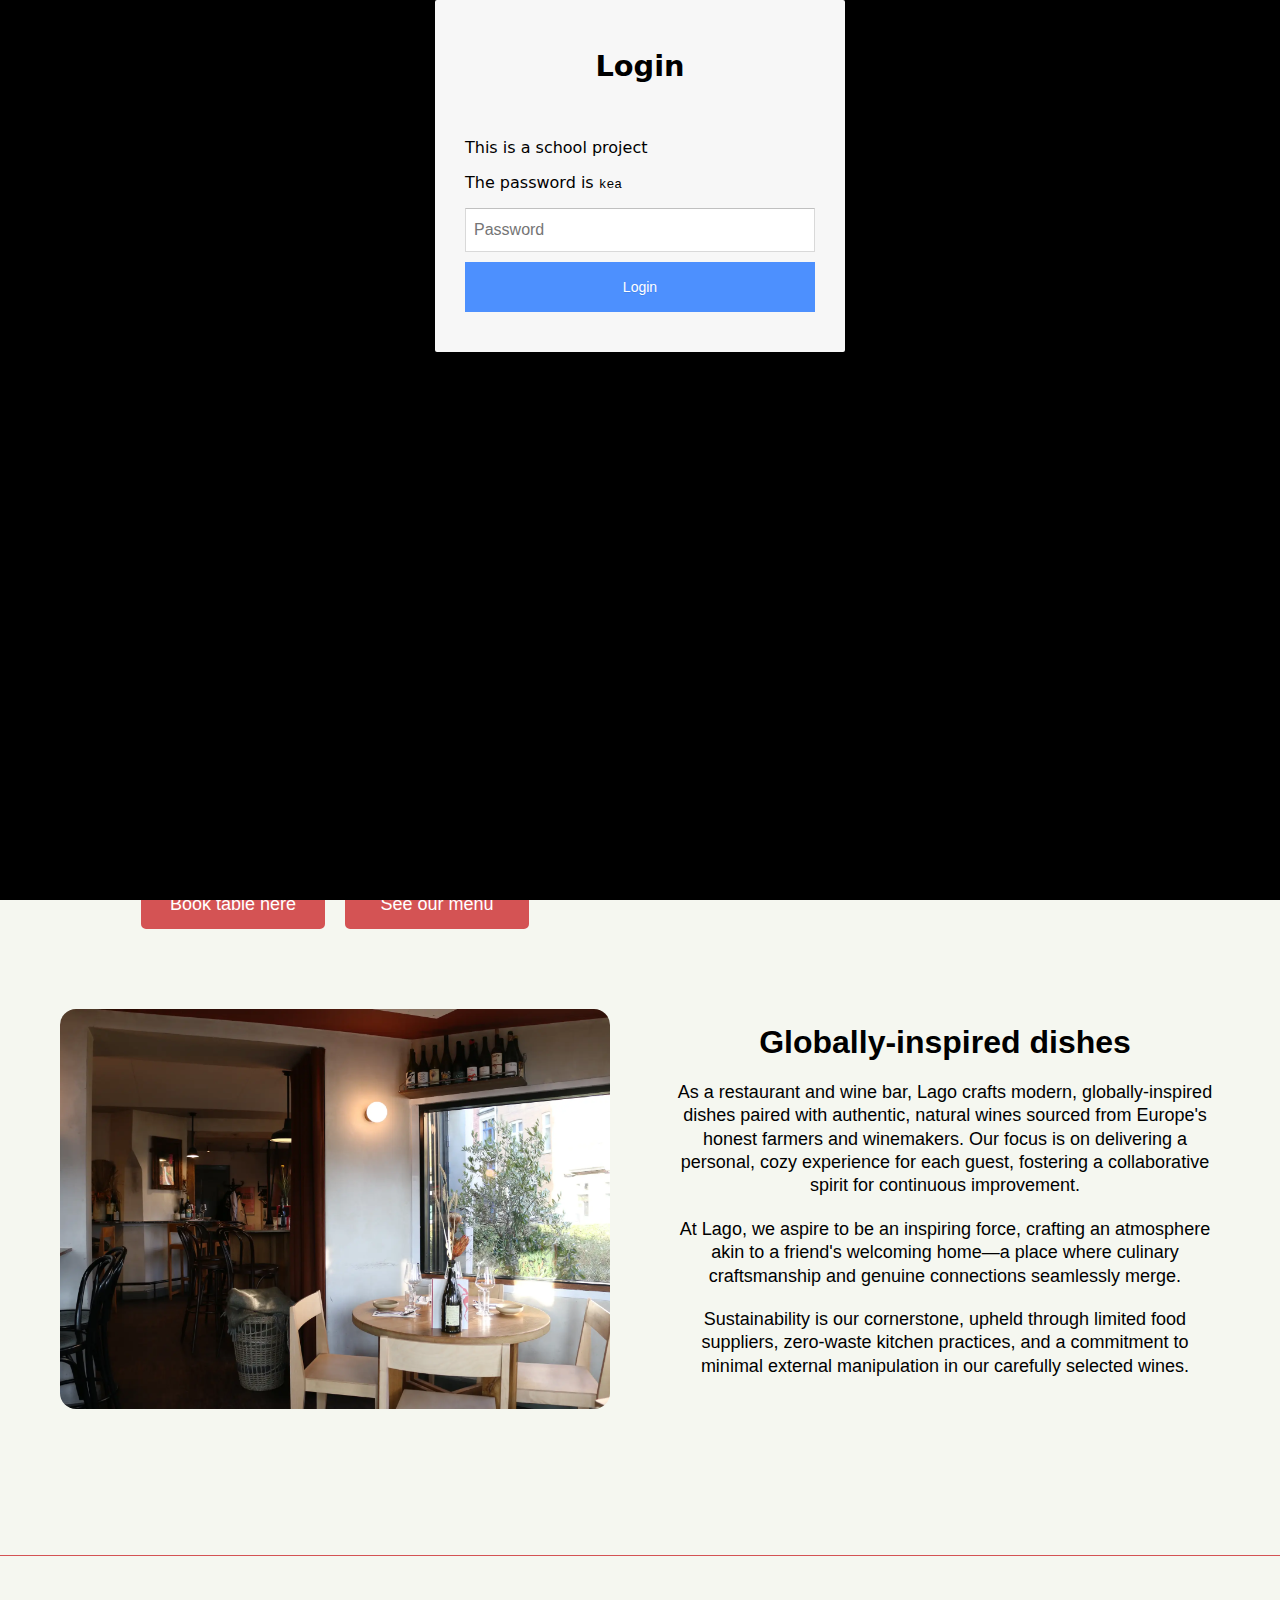
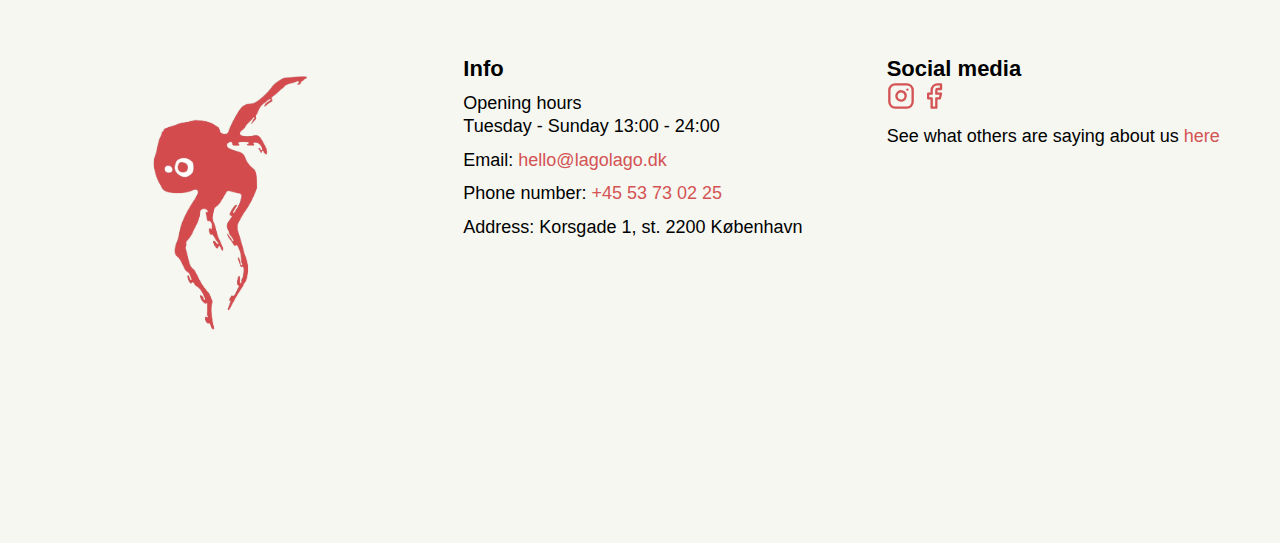
==== commit 8749adf6: "lidt tekst ind" ====
--- a/index.html
+++ b/index.html
@@ -70,10 +70,9 @@
         <main>
         <div class="text-image">
             <div class="content ta-center">
-                <h2>Lorem ipsum</h2>
-                <p>Lorem ipsum dolor sit amet consectetur adipisicing elit. Modi, repudiandae. Corrupti est officia
-                    assumenda. Iusto nihil quisquam sapiente? Iste eius aliquid magni cum soluta explicabo. Magnam quis
-                    quidem esse saepe?</p>
+                <h2>Lago is a restaurant and wine bar</h2>
+                    <p>
+                        Lago, nestled in Copenhagen's heart, opened its doors in December 2021, transforming the former "Thai Pan." At Korsgade's end, our hideout captures lake reflections, creating a picturesque city center escape.</p>
                     <h3>Opening hours</h3>
                     <p>Tuesday - Sunday 13:00 - 24:00</p>
                 <div class="button-wrapper">
@@ -90,16 +89,16 @@
         </div>
         <div class="text-image order">
             <div class="content ta-center">
-                <h2>Heading here</h2>
-                <p>Lorem ipsum dolor sit amet consectetur adipisicing elit. Modi, repudiandae. Corrupti est officia
-                    assumenda. Iusto nihil quisquam sapiente? Iste eius aliquid magni cum soluta explicabo. Magnam quis
-                    quidem esse saepe?</p>
+                <h2>Globally-inspired dishes</h2>
+                <p>As a restaurant and wine bar, Lago crafts modern, globally-inspired dishes paired with authentic, natural wines sourced from Europe's honest farmers and winemakers. Our focus is on delivering a personal, cozy experience for each guest, fostering a collaborative spirit for continuous improvement.</p>
+                <p>At Lago, we aspire to be an inspiring force, crafting an atmosphere akin to a friend's welcoming home—a place where culinary craftsmanship and genuine connections seamlessly merge. </p>
+                <p>Sustainability is our cornerstone, upheld through limited food suppliers, zero-waste kitchen practices, and a commitment to minimal external manipulation in our carefully selected wines.</p>
             </div>
             <div class="image-wrapper">
                 <img src="images/billede2.webp" alt="">
             </div>
         </div>
-        <!-- <div class="instagram">
+        <div class="instagram">
             <div class="insta-image image-1">
                 <blockquote class="instagram-media"
                     data-instgrm-permalink="https://www.instagram.com/p/C0jXpIpMa86/?utm_source=ig_embed&amp;utm_campaign=loading"
@@ -150,7 +149,7 @@
                 </blockquote>
                 <script async src="//www.instagram.com/embed.js"></script>
             </div>
-        </div> -->
+        </div> 
 
     </main>
     <footer class="forside-footer">
--- a/styles/style.css
+++ b/styles/style.css
@@ -17,7 +17,7 @@
   --border-radius: 16px;
   --margin-bottom: 30px;
   --margin-bottom-hero: 80px;
-  --margin-bottom-text: 10px;
+  --margin-bottom-text: 20px;
 }
 
 body {
@@ -66,12 +66,6 @@
 }
 
 @media (max-width: 800px) {
-  header {
-    padding: 0 20px;
-  }
-}
-
-@media (max-width: 800px) {
   header img {
     height: 30px;
   }
@@ -114,8 +108,11 @@
   .logo {
     position: relative;
     z-index: 100;
-    width: 100px;
-  }
+  }
+  .logo img {
+    width: 120px;
+  }
+
   #menu-primary {
     position: fixed;
     top: 0px;
@@ -207,12 +204,12 @@
 
 h2 {
   font-family: var(--font);
-  font-size: 40px;
+  font-size: 32px;
 }
 
 @media (max-width: 800px) {
   h2 {
-    font-size: 28px;
+    font-size: 26px;
   }
 }
 
@@ -241,6 +238,7 @@
 p {
   font-family: var(--font);
   font-size: 18px;
+  line-height: 1.3;
 }
 p.hero-text-margin {
   margin-bottom: 0;
--- a/styles/layout.css
+++ b/styles/layout.css
@@ -18,13 +18,13 @@
 .image-wrapper img {
   border-radius: var(--border-radius);
   object-fit: cover;
-  height: 330px;
+  height: 400px;
 }
 
 .image-wrapper iframe {
   border-radius: var(--border-radius);
   object-fit: contain;
-  height: 330px;
+  height: 400px;
   width: 100%;
 }
 
